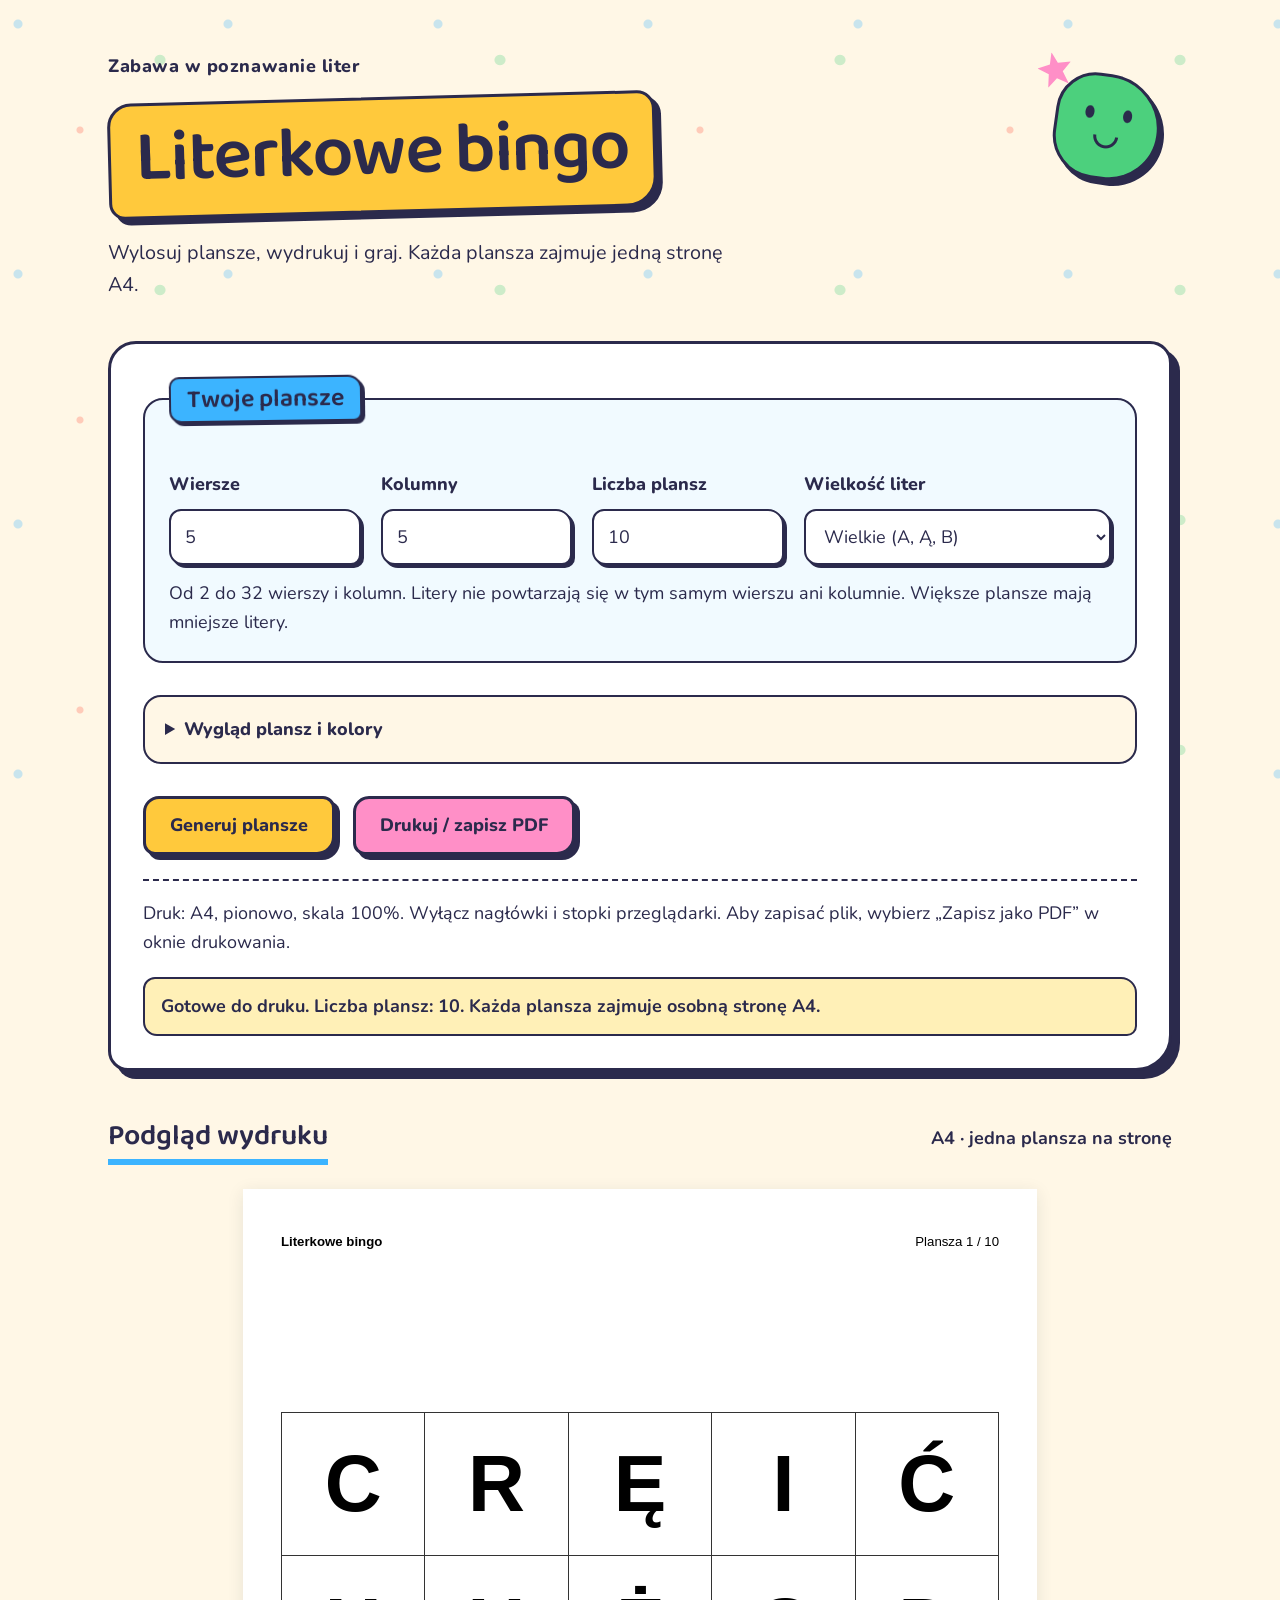
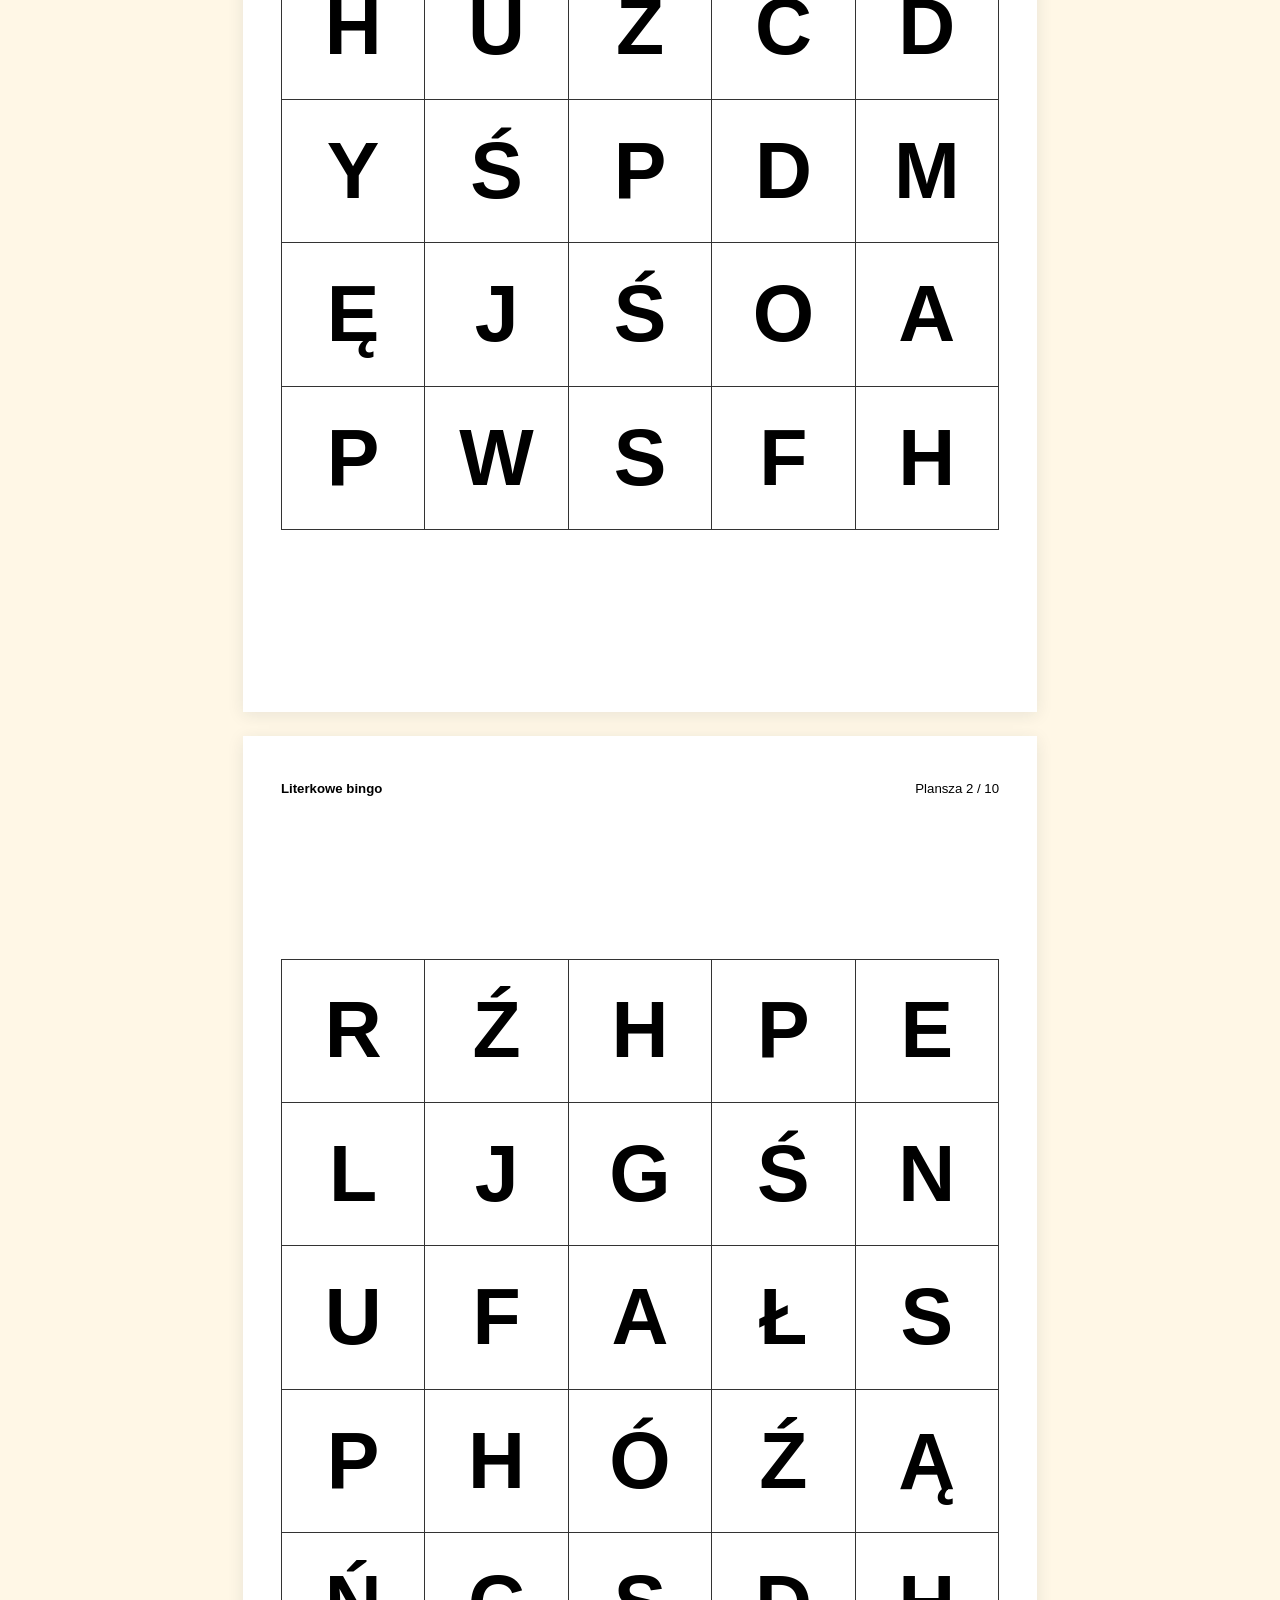
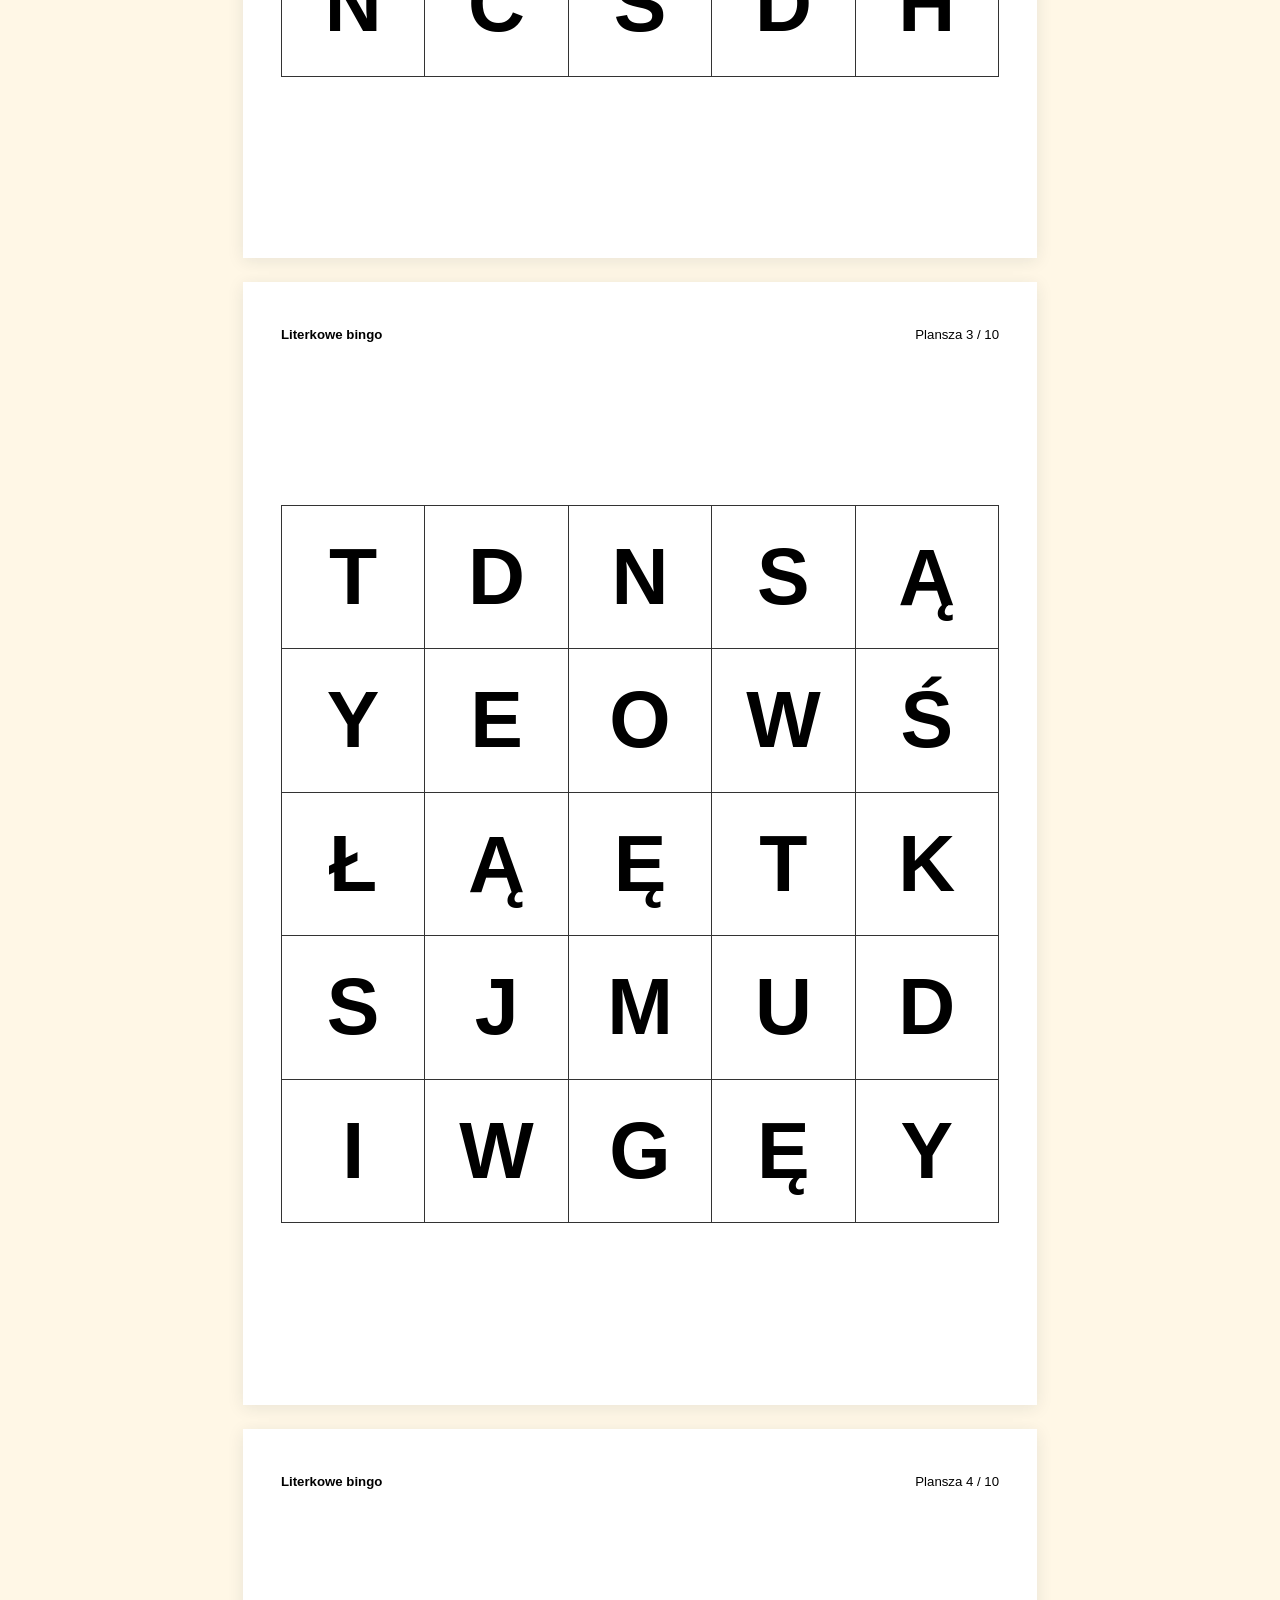
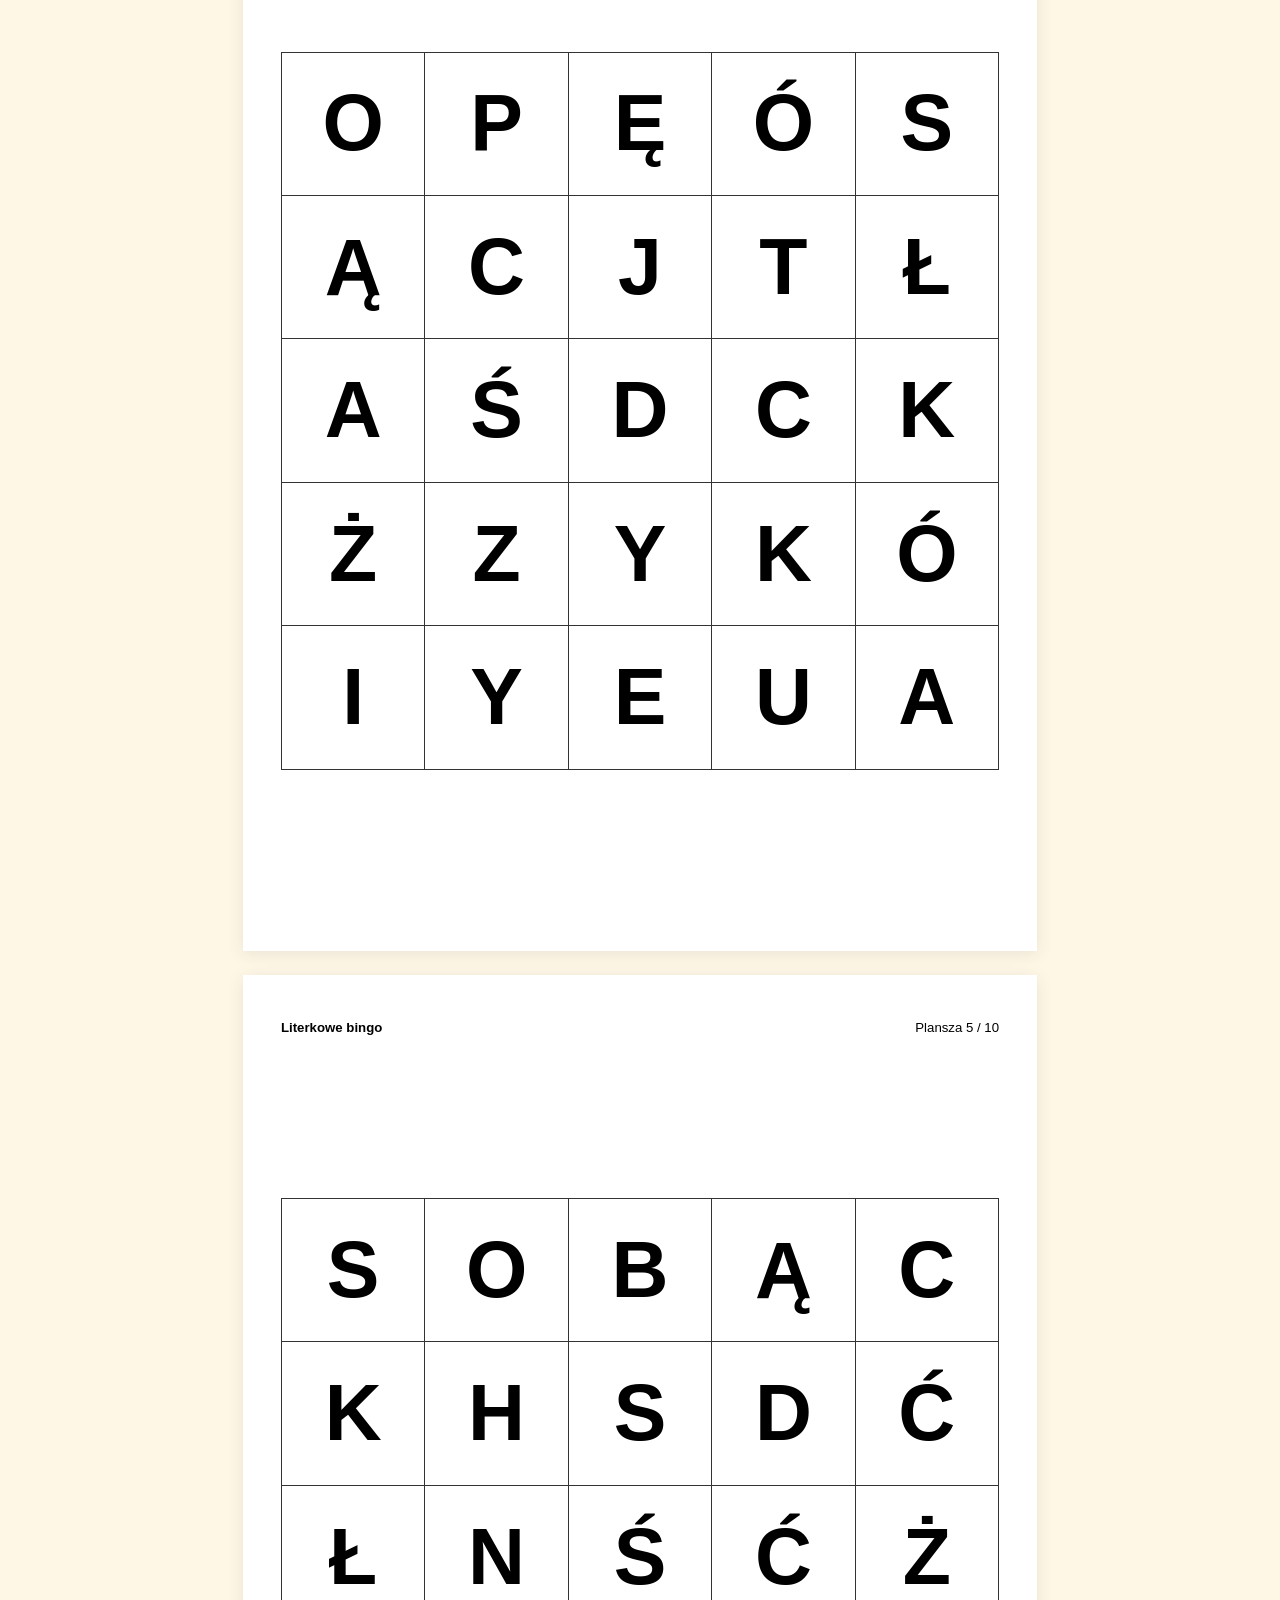
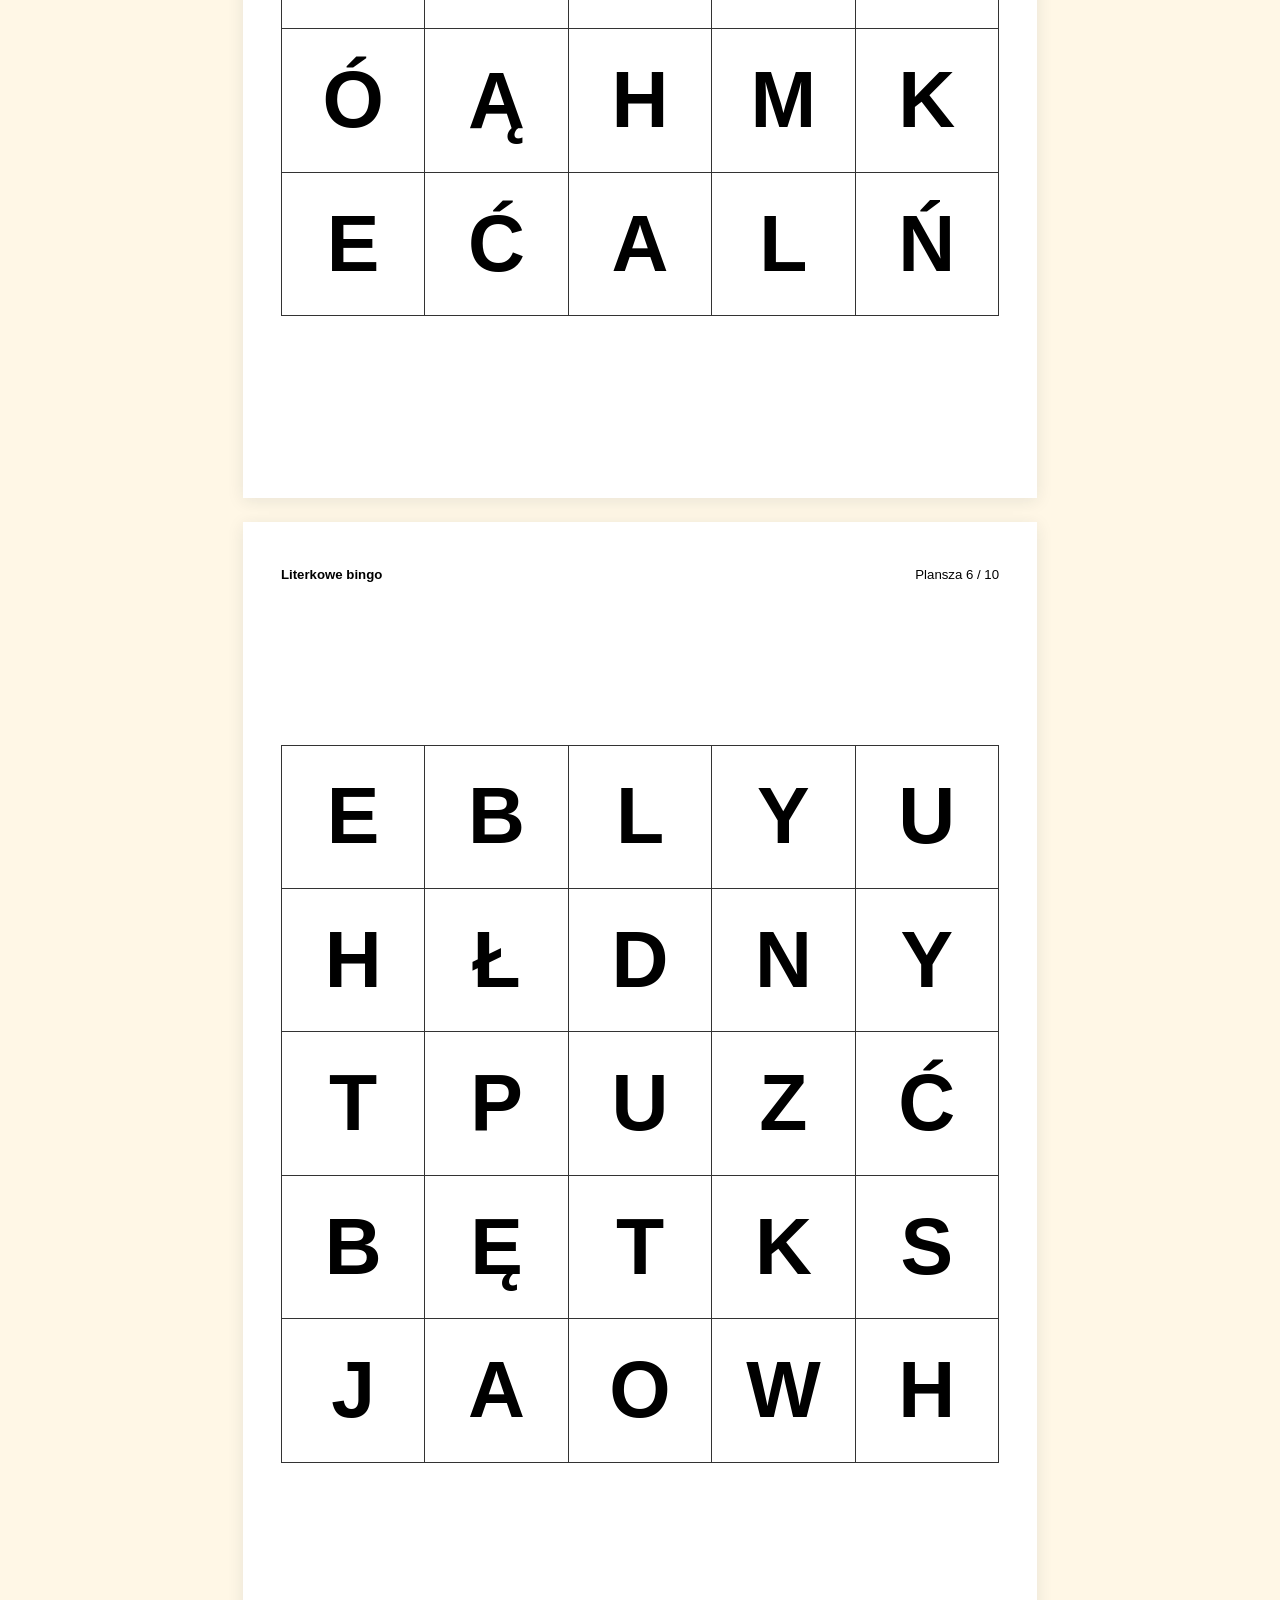
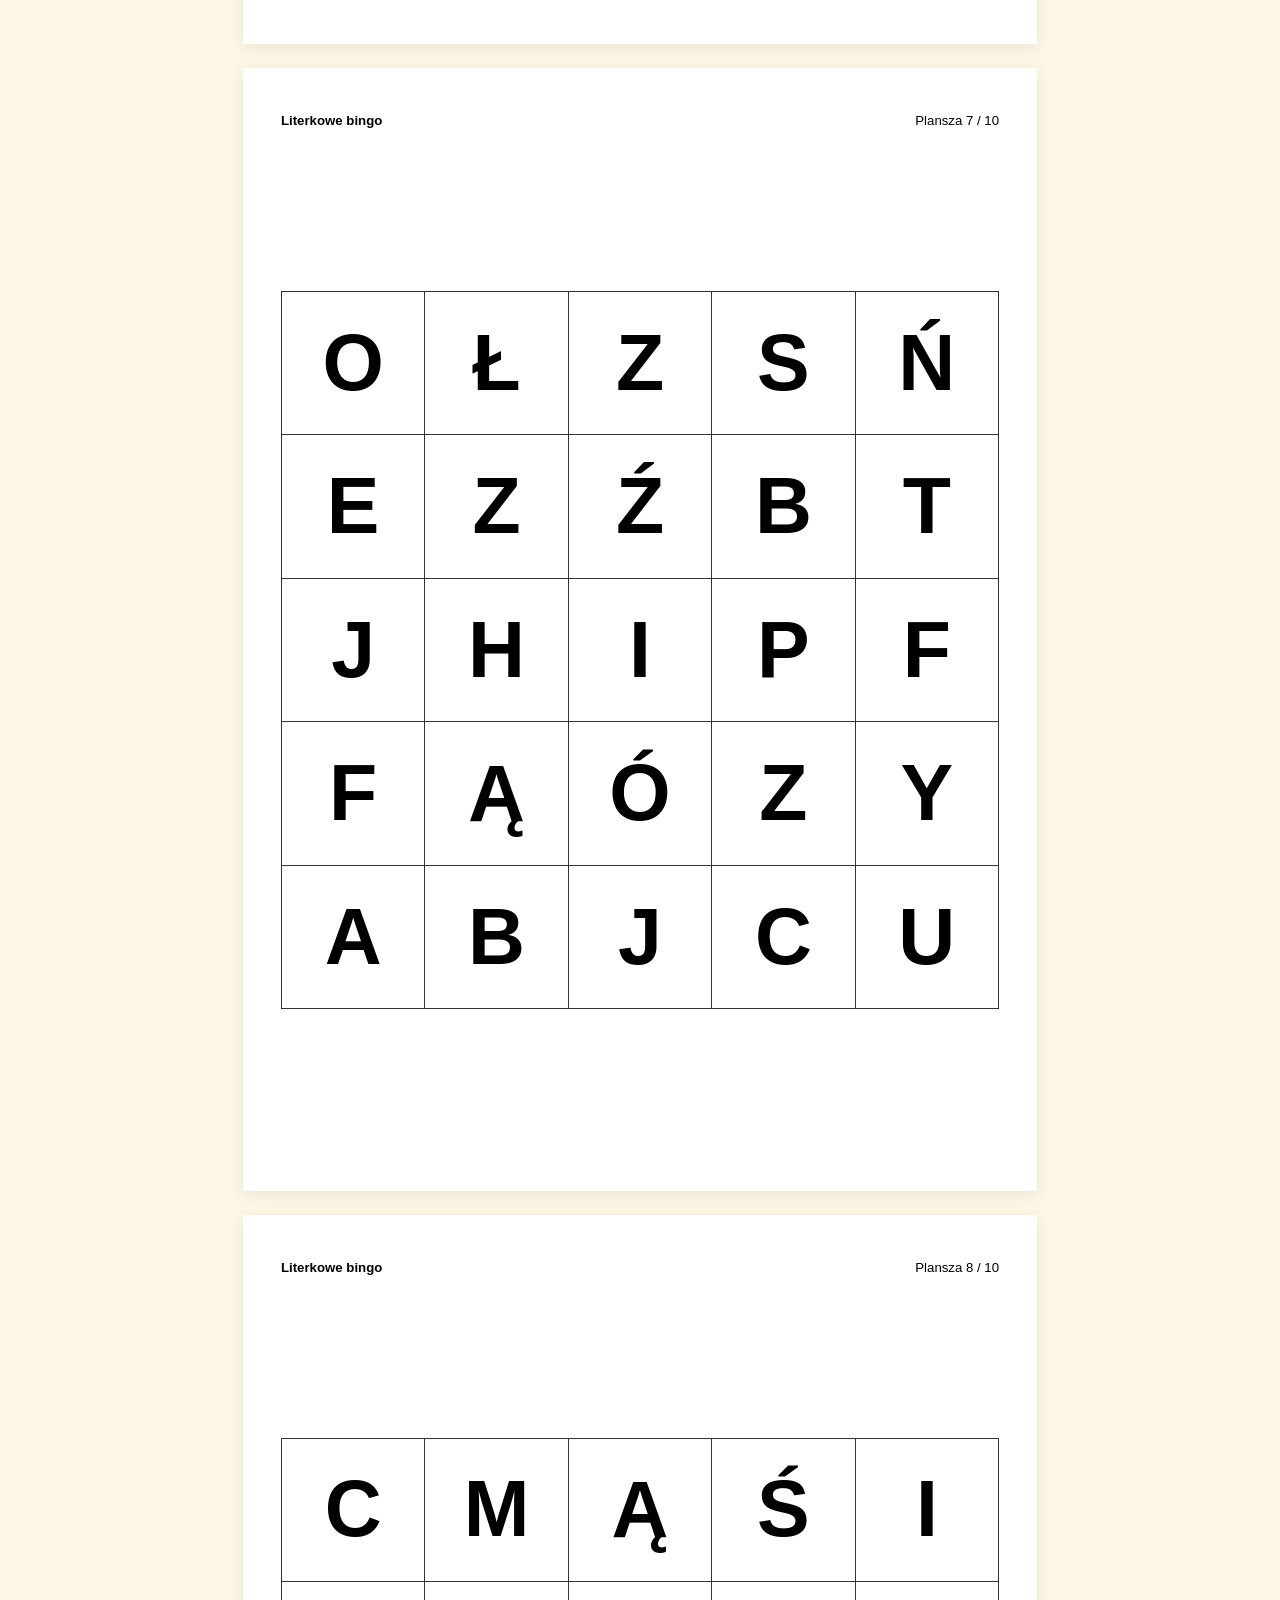
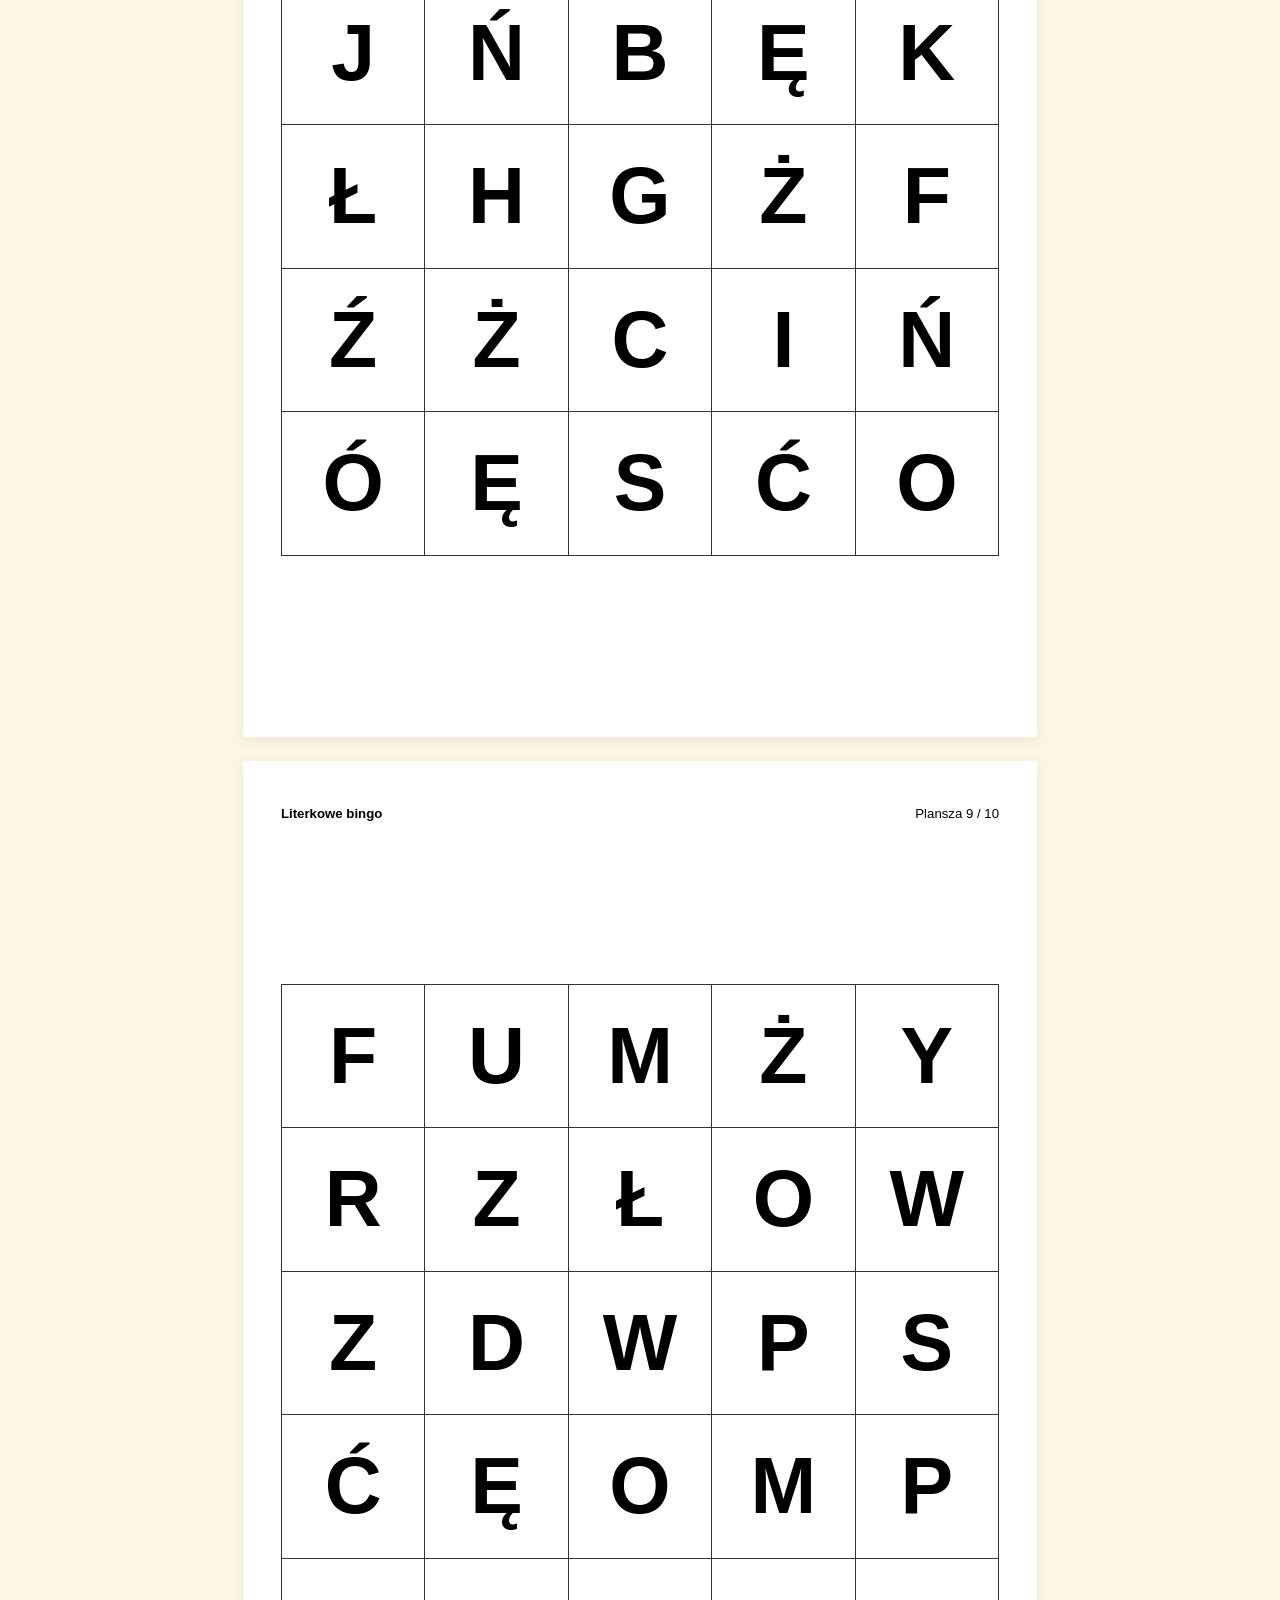
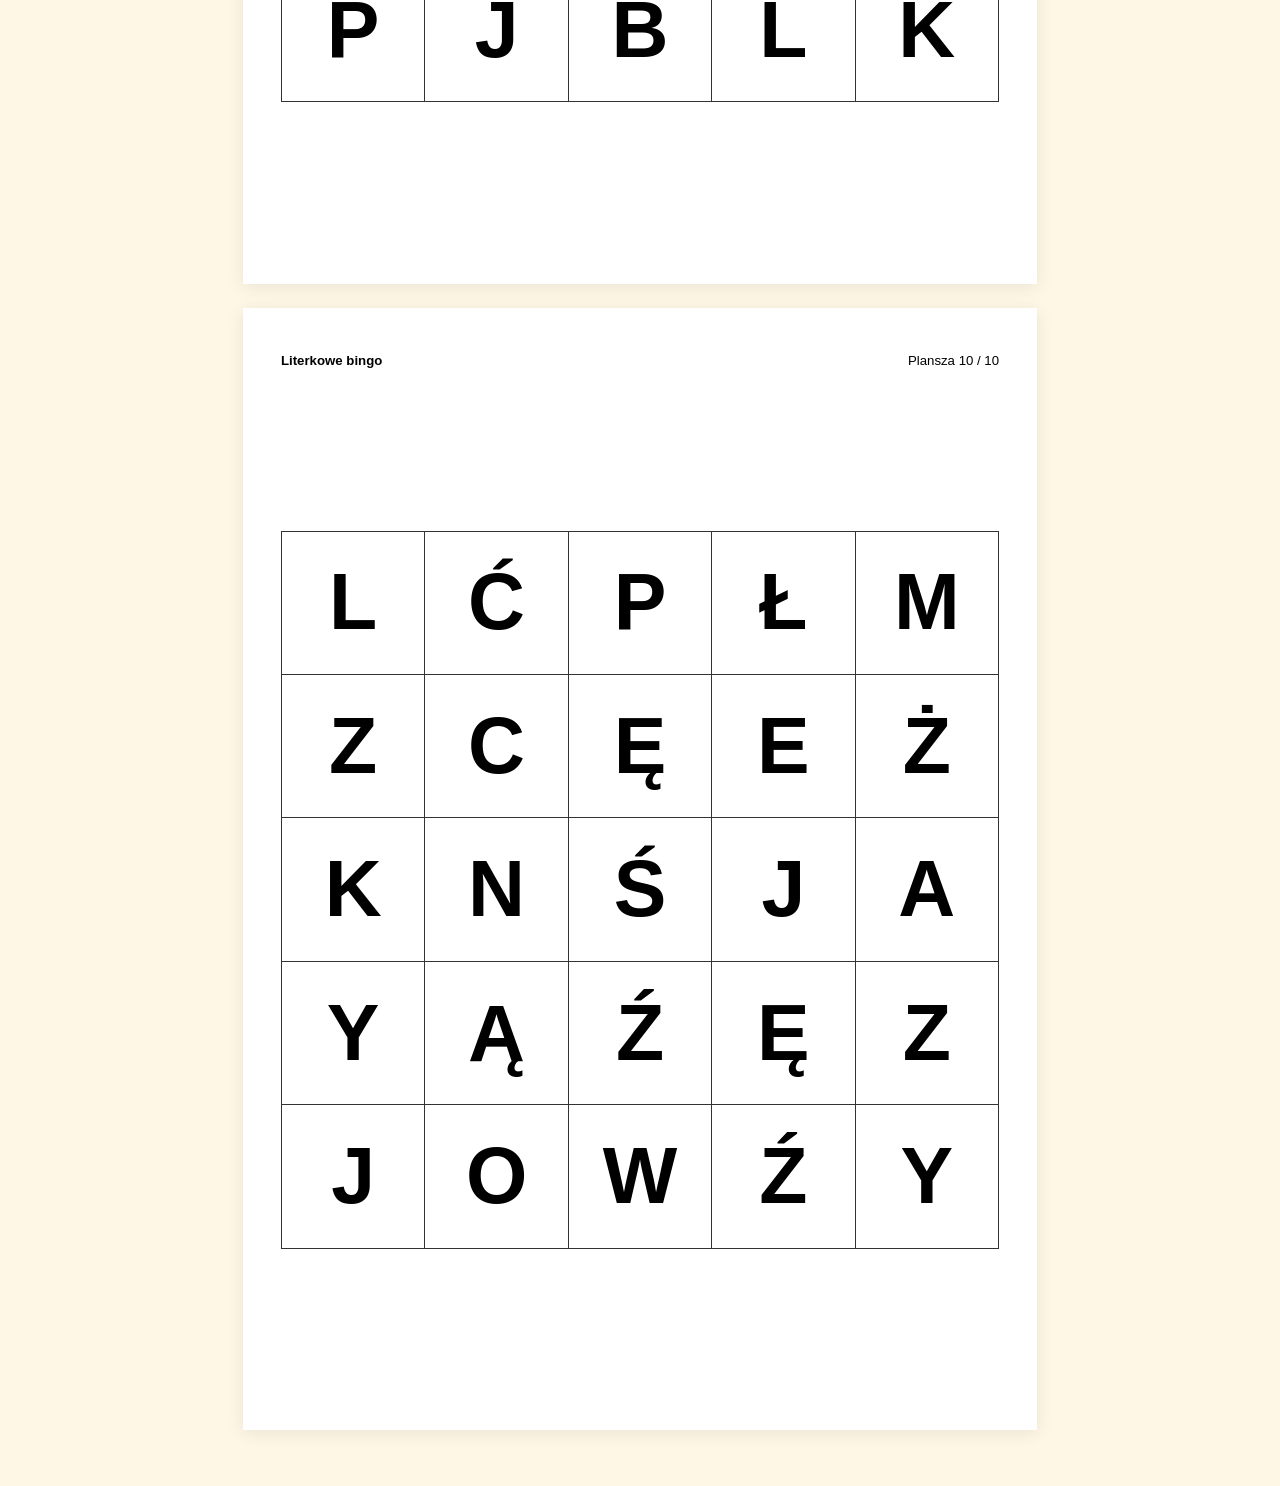
==== bingo/index.html @ 88efbe9d "New bingo webpage" ====
<!doctype html>
<html lang="pl">
  <head>
    <meta charset="utf-8">
    <meta name="viewport" content="width=device-width, initial-scale=1">
    <meta name="color-scheme" content="light">
    <title>Literkowe bingo: plansze do druku</title>
    <link rel="stylesheet" href="styles.css">
    <script src="script.js" defer></script>
  </head>
  <body>
    <main>
      <header class="intro screen-only">
        <p class="eyebrow">Zabawa w poznawanie liter</p>
        <h1>Literkowe bingo</h1>
        <p>Wylosuj plansze, wydrukuj i graj. Każda plansza zajmuje jedną stronę A4.</p>
      </header>

      <form id="settings" class="settings screen-only" novalidate>
        <fieldset>
          <legend>Twoje plansze</legend>
          <div class="fields">
            <div class="field">
              <label for="rows">Wiersze</label>
              <input id="rows" name="rows" type="number" min="2" max="32" step="1" value="5" required
                aria-describedby="dimensions-help rows-error">
              <span id="rows-error" class="field-error" aria-live="polite"></span>
            </div>
            <div class="field">
              <label for="columns">Kolumny</label>
              <input id="columns" name="columns" type="number" min="2" max="32" step="1" value="5" required
                aria-describedby="dimensions-help columns-error">
              <span id="columns-error" class="field-error" aria-live="polite"></span>
            </div>
            <div class="field">
              <label for="count">Liczba plansz</label>
              <input id="count" name="count" type="number" min="1" max="100" step="1" value="10" required
                aria-describedby="count-error">
              <span id="count-error" class="field-error" aria-live="polite"></span>
            </div>
            <div class="field">
              <label for="letter-case">Wielkość liter</label>
              <select id="letter-case" name="letter-case">
                <option value="upper">Wielkie (A, Ą, B)</option>
                <option value="lower">Małe (a, ą, b)</option>
              </select>
            </div>
          </div>
          <p id="dimensions-help" class="help">
            Od 2 do 32 wierszy i kolumn. Litery nie powtarzają się w tym samym wierszu ani kolumnie.
            Większe plansze mają mniejsze litery.
          </p>
        </fieldset>

        <details class="appearance-options">
          <summary>Wygląd plansz i kolory</summary>
          <div class="appearance-content">
            <fieldset>
              <legend>Czcionka i układ</legend>
              <div class="field mode-field">
                <label for="board-font">Czcionka na planszy</label>
                <select id="board-font" name="board-font">
                  <optgroup label="Klasyczne i czytelne">
                    <option value="arial">Arial (klasyczna)</option>
                    <option value="georgia">Georgia (szeryfowa)</option>
                    <option value="trebuchet">Trebuchet MS (czytelna)</option>
                  </optgroup>
                  <optgroup label="Wesołe i zaokrąglone">
                    <option value="nunito">Nunito (jak interfejs)</option>
                    <option value="comic">Comic Sans MS (odręczna)</option>
                  </optgroup>
                </select>
              </div>
              <label class="layout-toggle" for="square-cells">
                <input id="square-cells" name="square-cells" type="checkbox" checked aria-describedby="layout-help">
                <span>Tylko kwadratowe pola</span>
              </label>
              <p id="layout-help" class="help">
                Wyłącz, aby plansza wypełniała całą dostępną stronę A4. Pola mogą wtedy być prostokątne.
              </p>
            </fieldset>

            <fieldset>
              <legend>Kolory liter</legend>
              <div class="field mode-field">
                <label for="color-mode">Sposób kolorowania</label>
                <select id="color-mode" name="color-mode">
                  <option value="black">Wszystkie czarne</option>
                  <option value="groups">Samogłoski i spółgłoski</option>
                  <option value="random">Losowe kolory</option>
                </select>
              </div>
              <div id="group-colors" class="color-options" hidden>
                <label class="color-field" for="vowel-color">
                  <input id="vowel-color" type="color" value="#c62828">
                  <span>Samogłoski</span>
                </label>
                <label class="color-field" for="consonant-color">
                  <input id="consonant-color" type="color" value="#1565c0">
                  <span>Spółgłoski</span>
                </label>
                <p class="help">Samogłoski: A, Ą, E, Ę, I, O, Ó, U, Y.</p>
              </div>
              <div id="random-colors" class="color-options" hidden>
                <div class="palette-toolbar">
                  <button id="generate-palette" type="button" class="secondary">Losuj paletę</button>
                  <p class="help">Pasujące do siebie kolory, czytelne na białym tle. Zablokuj te, które chcesz zachować.</p>
                </div>
                <div class="palette">
                  <div class="palette-card">
                    <label for="palette-1">Kolor 1</label>
                    <input id="palette-1" class="palette-color" type="color" value="#c62828">
                    <span class="palette-hex">#C62828</span>
                    <label class="palette-lock-label">
                      <input class="palette-lock" type="checkbox" aria-label="Zablokuj kolor 1"> Zablokuj
                    </label>
                  </div>
                  <div class="palette-card">
                    <label for="palette-2">Kolor 2</label>
                    <input id="palette-2" class="palette-color" type="color" value="#1565c0">
                    <span class="palette-hex">#1565C0</span>
                    <label class="palette-lock-label">
                      <input class="palette-lock" type="checkbox" aria-label="Zablokuj kolor 2"> Zablokuj
                    </label>
                  </div>
                  <div class="palette-card">
                    <label for="palette-3">Kolor 3</label>
                    <input id="palette-3" class="palette-color" type="color" value="#2e7d32">
                    <span class="palette-hex">#2E7D32</span>
                    <label class="palette-lock-label">
                      <input class="palette-lock" type="checkbox" aria-label="Zablokuj kolor 3"> Zablokuj
                    </label>
                  </div>
                  <div class="palette-card">
                    <label for="palette-4">Kolor 4</label>
                    <input id="palette-4" class="palette-color" type="color" value="#7b1fa2">
                    <span class="palette-hex">#7B1FA2</span>
                    <label class="palette-lock-label">
                      <input class="palette-lock" type="checkbox" aria-label="Zablokuj kolor 4"> Zablokuj
                    </label>
                  </div>
                  <div class="palette-card">
                    <label for="palette-5">Kolor 5</label>
                    <input id="palette-5" class="palette-color" type="color" value="#ad4900">
                    <span class="palette-hex">#AD4900</span>
                    <label class="palette-lock-label">
                      <input class="palette-lock" type="checkbox" aria-label="Zablokuj kolor 5"> Zablokuj
                    </label>
                  </div>
                  <div class="palette-card">
                    <label for="palette-6">Kolor 6</label>
                    <input id="palette-6" class="palette-color" type="color" value="#00695c">
                    <span class="palette-hex">#00695C</span>
                    <label class="palette-lock-label">
                      <input class="palette-lock" type="checkbox" aria-label="Zablokuj kolor 6"> Zablokuj
                    </label>
                  </div>
                </div>
                <p id="palette-status" class="help" role="status"></p>
                <p class="help">Każda litera otrzyma losowy kolor z palety. Kolory mogą się powtarzać.</p>
              </div>
              <p id="color-help" class="help" hidden>
                Kolorujemy tylko litery. Pola pozostają białe. Bardzo jasne kolory mogą być słabo widoczne na wydruku.
              </p>
            </fieldset>
          </div>
        </details>

        <div class="actions">
          <button type="submit" id="generate">Generuj plansze</button>
          <button type="button" id="print" class="secondary" disabled>Drukuj / zapisz PDF</button>
        </div>
        <p class="print-help">
          Druk: A4, pionowo, skala 100%. Wyłącz nagłówki i stopki przeglądarki.
          Aby zapisać plik, wybierz „Zapisz jako PDF” w oknie drukowania.
        </p>
        <p id="status" class="status" role="status" aria-live="polite"></p>
        <p id="generation-error" class="field-error" role="alert"></p>
      </form>

      <section class="preview" aria-labelledby="preview-heading">
        <div class="preview-heading screen-only">
          <h2 id="preview-heading">Podgląd wydruku</h2>
          <span>A4 · jedna plansza na stronę</span>
        </div>
        <div id="sheets" class="sheets"></div>
      </section>
      <noscript>
        <p class="screen-only">Włącz JavaScript w przeglądarce, aby generować plansze.</p>
      </noscript>
    </main>
  </body>
</html>
---- bingo/styles.css ----
@import url("https://fonts.googleapis.com/css2?family=Baloo+2:wght@600;700&family=Nunito:wght@400;600;700;800&display=swap");

:root {
  --sunny-yellow: #ffc93c;
  --tomato-red: #ff5a47;
  --sky-blue: #3cb4ff;
  --grass-green: #4cd07d;
  --bubblegum-pink: #ff8fc7;
  --cream: #fff7e6;
  --ink: #2b2a4c;
  --display-font: "Baloo 2", "Comic Sans MS", "Trebuchet MS", sans-serif;
  --body-font: "Nunito", "Trebuchet MS", Verdana, sans-serif;
  font-family: "Segoe UI", Arial, sans-serif;
  color: #182b3a;
  background: #f2f5f8;
  font-synthesis: none;
}

* {
  box-sizing: border-box;
}

body {
  margin: 0;
}

[hidden] {
  display: none !important;
}

@media screen {
  :root {
    font-family: var(--body-font);
    font-size: 18px;
    line-height: 1.6;
    color: var(--ink);
    background: var(--cream);
  }

  body {
    isolation: isolate;
  }

  body::before {
    content: "";
    position: fixed;
    inset: 0;
    z-index: -1;
    background:
      radial-gradient(circle at 18px 24px, var(--sky-blue) 0 4px, transparent 5px) 0 0 / 210px 250px,
      radial-gradient(circle at 80px 130px, var(--tomato-red) 0 3px, transparent 4px) 0 0 / 310px 290px,
      radial-gradient(ellipse at 160px 60px, var(--grass-green) 0 5px, transparent 6px) 0 0 / 340px 230px;
    opacity: 0.28;
    pointer-events: none;
  }

  main {
    max-width: 1120px;
    margin: 0 auto;
    padding: 44px 28px 56px;
  }

  h1,
  h2,
  p {
    margin-top: 0;
  }

  .intro {
    position: relative;
    margin-bottom: 28px;
    padding: 8px 142px 12px 0;
    animation: sticker-reveal 450ms ease-out backwards;
  }

  .intro::before,
  .intro::after {
    content: "";
    position: absolute;
    pointer-events: none;
  }

  .intro::before {
    top: 30px;
    right: 12px;
    width: 100px;
    height: 100px;
    border: 3px solid var(--ink);
    border-radius: 42% 58% 54% 46%;
    background:
      radial-gradient(ellipse, var(--ink) 0 4px, transparent 5px) 29% 35% / 10px 14px no-repeat,
      radial-gradient(ellipse, var(--ink) 0 4px, transparent 5px) 71% 35% / 10px 14px no-repeat,
      radial-gradient(ellipse at 50% 0, transparent 9px, var(--ink) 10px 12px, transparent 13px) 50% 70% / 32px 16px no-repeat,
      var(--grass-green);
    box-shadow: 5px 5px 0 var(--ink);
    transform: rotate(8deg);
  }

  .intro::after {
    top: 8px;
    right: 100px;
    width: 34px;
    height: 34px;
    background: var(--bubblegum-pink);
    clip-path: polygon(50% 0, 62% 34%, 100% 38%, 71% 61%, 81% 100%, 50% 78%, 19% 100%, 29% 61%, 0 38%, 38% 34%);
    transform: rotate(-12deg);
  }

  h1,
  h2,
  legend {
    font-family: var(--display-font);
    font-weight: 600;
    line-height: 1.2;
  }

  h1 {
    display: inline-block;
    max-width: 100%;
    margin-bottom: 24px;
    padding: 10px 24px 14px;
    border: 3px solid var(--ink);
    border-radius: 24px 18px 30px 16px;
    background: var(--sunny-yellow);
    box-shadow: 6px 6px 0 var(--ink);
    font-size: clamp(2.25rem, 6vw, 4rem);
    letter-spacing: -0.02em;
    transform: rotate(-1.5deg);
  }

  .eyebrow {
    margin-bottom: 16px;
    font-weight: 800;
    letter-spacing: 0.03em;
  }

  .intro > p:last-child {
    max-width: 650px;
    margin-bottom: 0;
    font-size: 1.1rem;
  }

  .settings {
    padding: 32px;
    border: 3px solid var(--ink);
    border-radius: 28px 22px 36px 20px;
    background: white;
    box-shadow: 8px 8px 0 var(--ink);
    animation: sticker-reveal 450ms 80ms ease-out backwards;
  }

  fieldset {
    min-width: 0;
    margin: 0 0 32px;
    padding: 24px;
    border: 2px solid var(--ink);
    border-radius: 20px;
    background: #f1faff;
  }

  fieldset:nth-of-type(2) {
    background: #fff3f8;
  }

  legend {
    max-width: 100%;
    margin-bottom: 24px;
    padding: 6px 16px;
    border: 2px solid var(--ink);
    border-radius: 10px 14px 8px 12px;
    background: var(--sky-blue);
    box-shadow: 3px 3px 0 var(--ink);
    font-size: 1.4rem;
    transform: rotate(-0.8deg);
  }

  fieldset:nth-of-type(2) legend {
    background: var(--bubblegum-pink);
    transform: rotate(0.8deg);
  }

  .appearance-options {
    margin-bottom: 32px;
    border: 2px solid var(--ink);
    border-radius: 18px;
    background: var(--cream);
  }

  .appearance-options > summary {
    padding: 18px 20px;
    border-radius: 16px;
    font-weight: 800;
    cursor: pointer;
  }

  .appearance-options > summary::marker {
    color: var(--ink);
  }

  .appearance-options[open] > summary {
    border-bottom: 2px solid var(--ink);
    border-radius: 16px 16px 0 0;
    background: var(--sunny-yellow);
  }

  .appearance-content {
    padding: 24px 20px;
  }

  .appearance-content > fieldset {
    margin-bottom: 24px;
  }

  .appearance-content > fieldset:last-child {
    margin-bottom: 0;
  }

  .appearance-content > fieldset > legend {
    font-family: var(--body-font);
    font-size: 1.2rem;
    font-weight: 800;
    transform: none;
  }

  .fields {
    display: grid;
    grid-template-columns: repeat(3, minmax(0, 1fr)) minmax(240px, 1.6fr);
    gap: 20px;
  }

  .field {
    display: flex;
    flex-direction: column;
    gap: 10px;
    min-width: 0;
  }

  label {
    font-weight: 800;
  }

  input,
  select,
  button {
    font: inherit;
  }

  input[type="number"],
  select {
    width: 100%;
    min-height: 56px;
    padding: 12px 14px;
    border: 2px solid var(--ink);
    border-radius: 12px 16px 10px 14px;
    color: var(--ink);
    background: white;
    box-shadow: 3px 3px 0 var(--ink);
  }

  input[aria-invalid="true"] {
    border-color: #9a1f26;
    box-shadow: 3px 3px 0 #9a1f26;
  }

  .mode-field {
    max-width: 420px;
  }

  .layout-toggle {
    display: flex;
    align-items: center;
    gap: 12px;
    margin-top: 20px;
    padding: 14px;
    border: 2px dashed var(--ink);
    border-radius: 14px;
    background: var(--cream);
  }

  .layout-toggle input,
  .palette-lock {
    flex: 0 0 auto;
    width: 22px;
    height: 22px;
    margin: 0;
    accent-color: var(--ink);
  }

  .help,
  .print-help {
    margin: 14px 0 0;
    font-size: 1rem;
    line-height: 1.6;
  }

  .field-error {
    color: #9a1f26;
    font-size: 1rem;
    font-weight: 700;
    line-height: 1.5;
  }

  .field-error:empty,
  #palette-status:empty {
    display: none;
  }

  .color-options {
    margin-top: 20px;
  }

  .color-field {
    display: inline-flex;
    align-items: center;
    gap: 12px;
    min-height: 48px;
    margin: 0 24px 12px 0;
  }

  input[type="color"] {
    flex: 0 0 auto;
    width: 54px;
    height: 48px;
    padding: 4px;
    border: 2px solid var(--ink);
    border-radius: 10px;
    background: white;
    cursor: pointer;
  }

  .palette {
    display: grid;
    grid-template-columns: repeat(auto-fit, minmax(140px, 1fr));
    gap: 18px;
    margin-top: 20px;
  }

  .palette-toolbar {
    display: flex;
    flex-wrap: wrap;
    align-items: center;
    gap: 16px 20px;
  }

  .palette-toolbar .help {
    flex: 1 1 250px;
    margin: 0;
  }

  .palette-card {
    --card-accent: var(--sunny-yellow);
    display: flex;
    flex-direction: column;
    gap: 12px;
    min-width: 0;
    padding: 14px;
    border: 2px solid var(--ink);
    border-radius: 16px 12px 18px 14px;
    background: white;
    box-shadow: 4px 4px 0 var(--ink);
  }

  .palette-card:nth-child(3n + 2) {
    --card-accent: var(--sky-blue);
    border-radius: 12px 18px 14px 16px;
  }

  .palette-card:nth-child(3n) {
    --card-accent: var(--bubblegum-pink);
  }

  .palette-card > label:first-child {
    padding: 3px 8px;
    border-radius: 6px 10px 6px 8px;
    background: var(--card-accent);
  }

  .palette-card.locked {
    background: #e0f8e9;
    outline: 2px dashed var(--ink);
    outline-offset: 3px;
  }

  .palette-card .palette-color {
    width: 100%;
    height: 88px;
  }

  .palette-hex {
    font-family: Consolas, monospace;
    font-size: 1rem;
    font-weight: 700;
  }

  .palette-lock-label {
    display: flex;
    align-items: center;
    gap: 8px;
    font-size: 1rem;
  }

  .actions {
    display: flex;
    flex-wrap: wrap;
    gap: 18px;
  }

  button {
    max-width: 100%;
    min-height: 56px;
    padding: 14px 24px;
    border: 3px solid var(--ink);
    border-radius: 16px 12px 18px 12px;
    color: var(--ink);
    background: var(--sunny-yellow);
    box-shadow: 5px 5px 0 var(--ink);
    font-weight: 800;
    line-height: 1.4;
    cursor: pointer;
    transition: translate 120ms ease, box-shadow 120ms ease;
  }

  button.secondary {
    background: var(--sky-blue);
  }

  .actions button.secondary {
    background: var(--bubblegum-pink);
  }

  .palette-toolbar button.secondary {
    background: var(--grass-green);
  }

  button:disabled,
  button.secondary:disabled {
    color: #615c65;
    background: #e6e0d5;
    box-shadow: 2px 2px 0 var(--ink);
    cursor: not-allowed;
  }

  :focus-visible {
    outline: 3px solid var(--ink);
    outline-offset: 5px;
  }

  .print-help {
    margin-top: 24px;
    padding-top: 18px;
    border-top: 2px dashed var(--ink);
  }

  .status {
    margin: 20px 0 0;
    padding: 14px 16px;
    border: 2px solid var(--ink);
    border-radius: 12px 16px 10px 14px;
    background: #fff0b7;
    font-weight: 700;
    line-height: 1.5;
  }

  .status:empty {
    display: none;
  }

  #generation-error {
    margin-bottom: 0;
  }

  .preview {
    margin-top: 48px;
  }

  .preview-heading {
    display: flex;
    flex-wrap: wrap;
    align-items: baseline;
    justify-content: space-between;
    gap: 12px 20px;
    margin-bottom: 24px;
    animation: sticker-reveal 450ms 160ms ease-out backwards;
  }

  .preview-heading h2 {
    margin: 0;
    padding-bottom: 6px;
    border-bottom: 6px solid var(--sky-blue);
    font-size: 1.6rem;
  }

  .preview-heading span {
    font-size: 1rem;
    font-weight: 700;
  }

  .sheet {
    font-family: "Segoe UI", Arial, sans-serif;
    font-size: 16px;
    line-height: normal;
  }

  @keyframes sticker-reveal {
    from {
      opacity: 0;
      transform: translateY(12px);
    }

    to {
      opacity: 1;
      transform: translateY(0);
    }
  }

  @media (hover: hover) and (pointer: fine) {
    button:hover:not(:disabled) {
      box-shadow: 7px 7px 0 var(--ink);
      translate: 0 -2px;
    }
  }

  button:active:not(:disabled) {
    box-shadow: 1px 1px 0 var(--ink);
    translate: 4px 4px;
  }

  @media (max-width: 880px) {
    .fields {
      grid-template-columns: repeat(2, minmax(0, 1fr));
    }
  }

  @media (max-width: 700px) {
    main {
      padding: 28px 18px 40px;
    }

    .intro {
      padding: 0 0 90px;
    }

    .intro::before {
      top: auto;
      right: 12px;
      bottom: 0;
      width: 70px;
      height: 70px;
    }

    .intro::after {
      top: auto;
      right: 100px;
      bottom: 32px;
    }

    .settings {
      padding: 24px 18px;
      box-shadow: 5px 5px 0 var(--ink);
    }

    .appearance-content {
      padding: 20px 12px;
    }

    fieldset {
      padding: 20px 14px;
    }
  }

  @media (max-width: 520px) {
    h1 {
      padding-right: 16px;
      padding-left: 16px;
    }

    .fields {
      grid-template-columns: minmax(0, 1fr);
    }

    .actions button,
    .palette-toolbar button {
      width: 100%;
    }

    .palette {
      gap: 16px;
    }
  }

  @media (prefers-reduced-motion: reduce) {
    .intro,
    .settings,
    .preview-heading {
      animation: none;
    }

    h1,
    legend,
    .intro::before,
    .intro::after {
      transform: none;
    }

    button {
      transition: none;
    }

    button:hover:not(:disabled),
    button:active:not(:disabled) {
      translate: none;
    }
  }
}

.sheets {
  display: grid;
  grid-template-columns: minmax(0, 1fr);
  justify-items: center;
  gap: 24px;
}

.page-preview {
  width: min(100%, 210mm);
  min-width: 0;
  aspect-ratio: 210 / 297;
  overflow: hidden;
  background: white;
  box-shadow: 0 3px 16px #182b3a18;
}

.sheet {
  --board-height: 264mm;
  display: grid;
  grid-template-rows: 8mm minmax(0, 1fr);
  gap: 4mm;
  width: 210mm;
  height: 297mm;
  padding: 10mm 10mm 11mm;
  color: black;
  background: white;
  transform: scale(var(--preview-scale, 1));
  transform-origin: top left;
}

.sheet-header {
  display: flex;
  align-items: center;
  justify-content: space-between;
  font-size: 3.5mm;
}

.sheet-title {
  font-weight: 700;
}

.board {
  --grid-line: 0.25mm;
  --cell-size: min(
    calc((190mm - var(--grid-line)) / var(--columns)),
    calc((var(--board-height) - var(--grid-line)) / var(--rows))
  );
  display: grid;
  grid-template-rows: repeat(var(--rows), minmax(0, 1fr));
  grid-template-columns: repeat(var(--columns), minmax(0, 1fr));
  place-self: center;
  width: calc(var(--cell-size) * var(--columns) + var(--grid-line));
  height: calc(var(--cell-size) * var(--rows) + var(--grid-line));
  min-width: 0;
  min-height: 0;
  border-top: var(--grid-line) solid #333;
  border-left: var(--grid-line) solid #333;
}

.board-row {
  display: contents;
}

.board.full-page {
  width: 190mm;
  height: var(--board-height);
}

.board[data-font="georgia"] {
  --board-font: Georgia, "Times New Roman", serif;
}

.board[data-font="trebuchet"] {
  --board-font: "Trebuchet MS", Arial, sans-serif;
}

.board[data-font="nunito"] {
  --board-font: var(--body-font);
}

.board[data-font="comic"] {
  --board-font: "Comic Sans MS", "Trebuchet MS", sans-serif;
}

.cell {
  display: flex;
  align-items: center;
  justify-content: center;
  min-width: 0;
  min-height: 0;
  border-right: var(--grid-line) solid #333;
  border-bottom: var(--grid-line) solid #333;
  background: white;
  font-family: var(--board-font, Arial, "Segoe UI", sans-serif);
  font-size: calc(var(--cell-size) * 0.55);
  font-weight: 700;
  line-height: 1.25;
}

@page {
  size: A4 portrait;
  margin: 10mm;
}

@media print {
  :root,
  body {
    color: black;
    background: white;
  }

  main {
    max-width: none;
    margin: 0;
    padding: 0;
  }

  .screen-only {
    display: none !important;
  }

  .preview {
    margin: 0;
  }

  .sheets {
    display: block;
  }

  .page-preview {
    width: 190mm;
    height: 276mm;
    margin: 0;
    overflow: visible;
    box-shadow: none;
    break-inside: avoid;
    page-break-inside: avoid;
  }

  .page-preview:not(:last-child) {
    break-after: page;
    page-break-after: always;
  }

  .sheet {
    --board-height: 276mm;
    grid-template-rows: minmax(0, 1fr);
    gap: 0;
    width: 190mm;
    height: 276mm;
    padding: 0;
    transform: none;
    print-color-adjust: exact;
    -webkit-print-color-adjust: exact;
  }

  .sheet-header {
    display: none;
  }
}
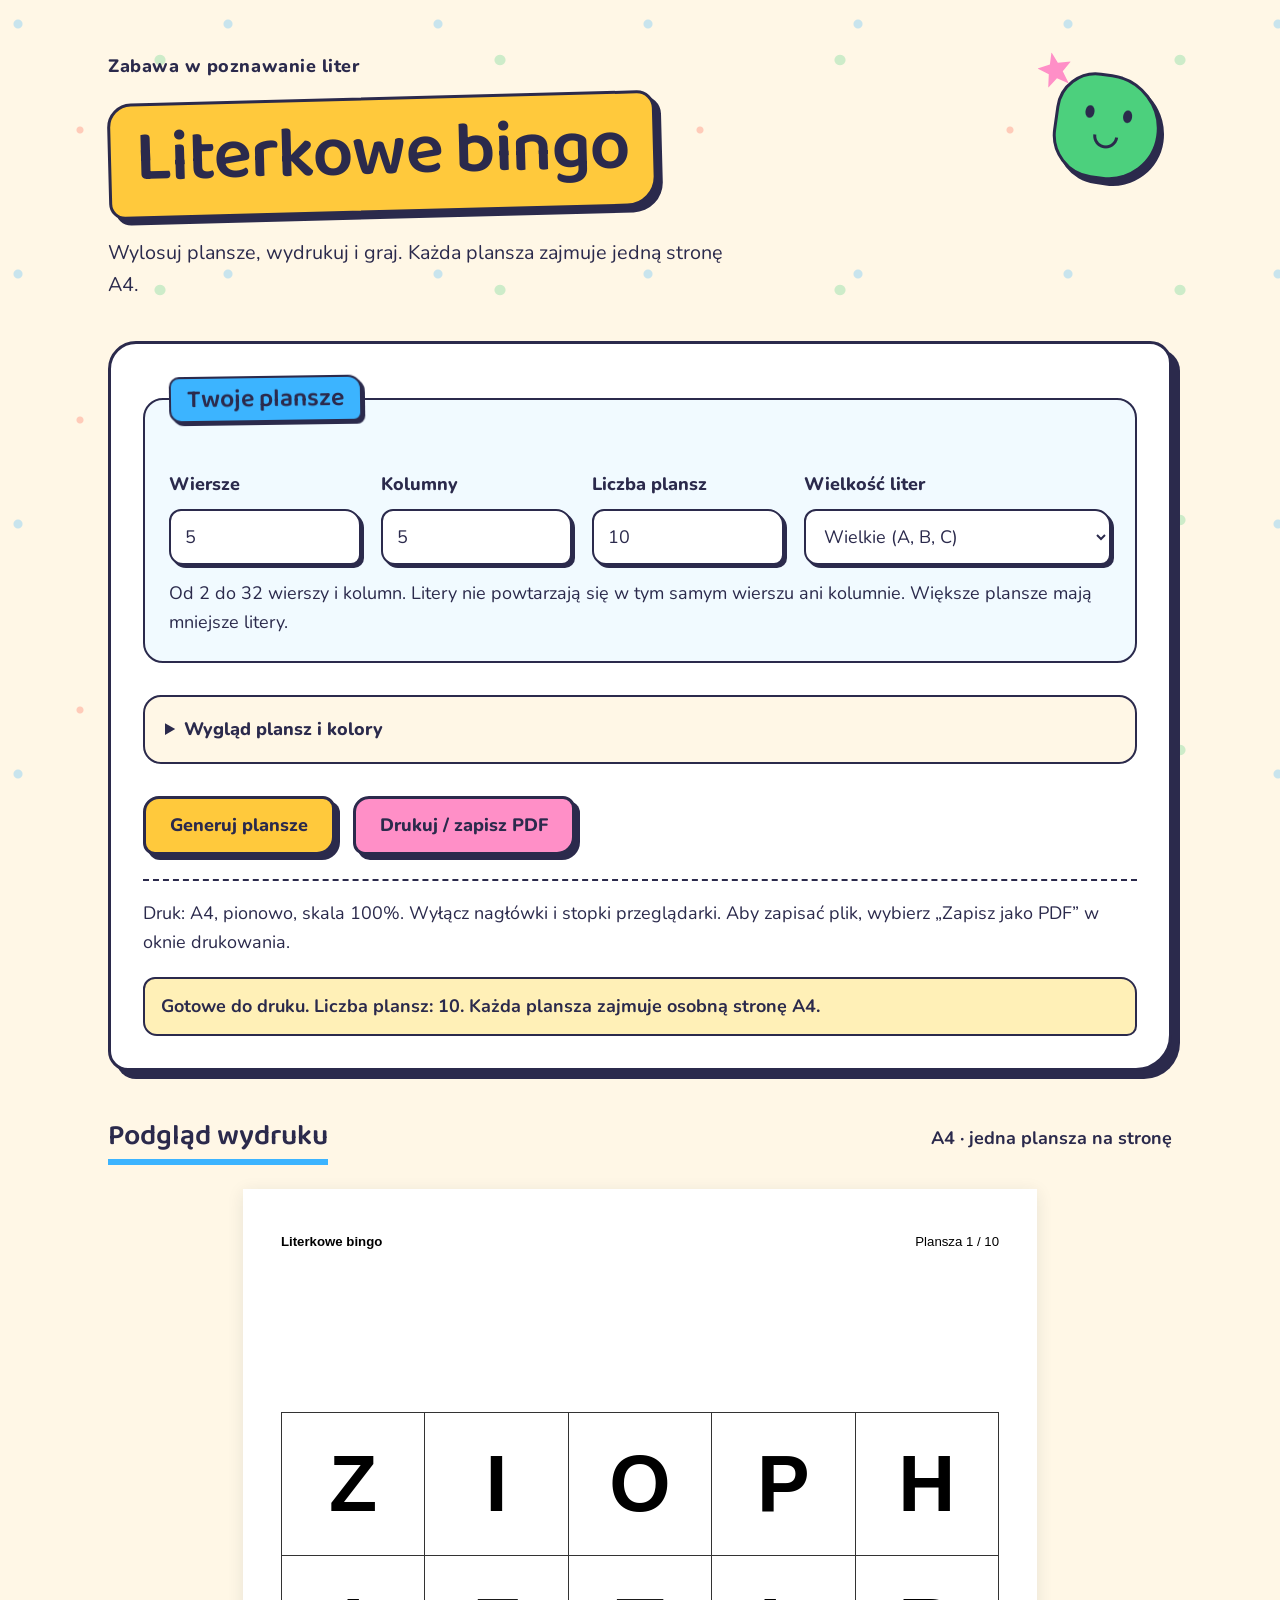
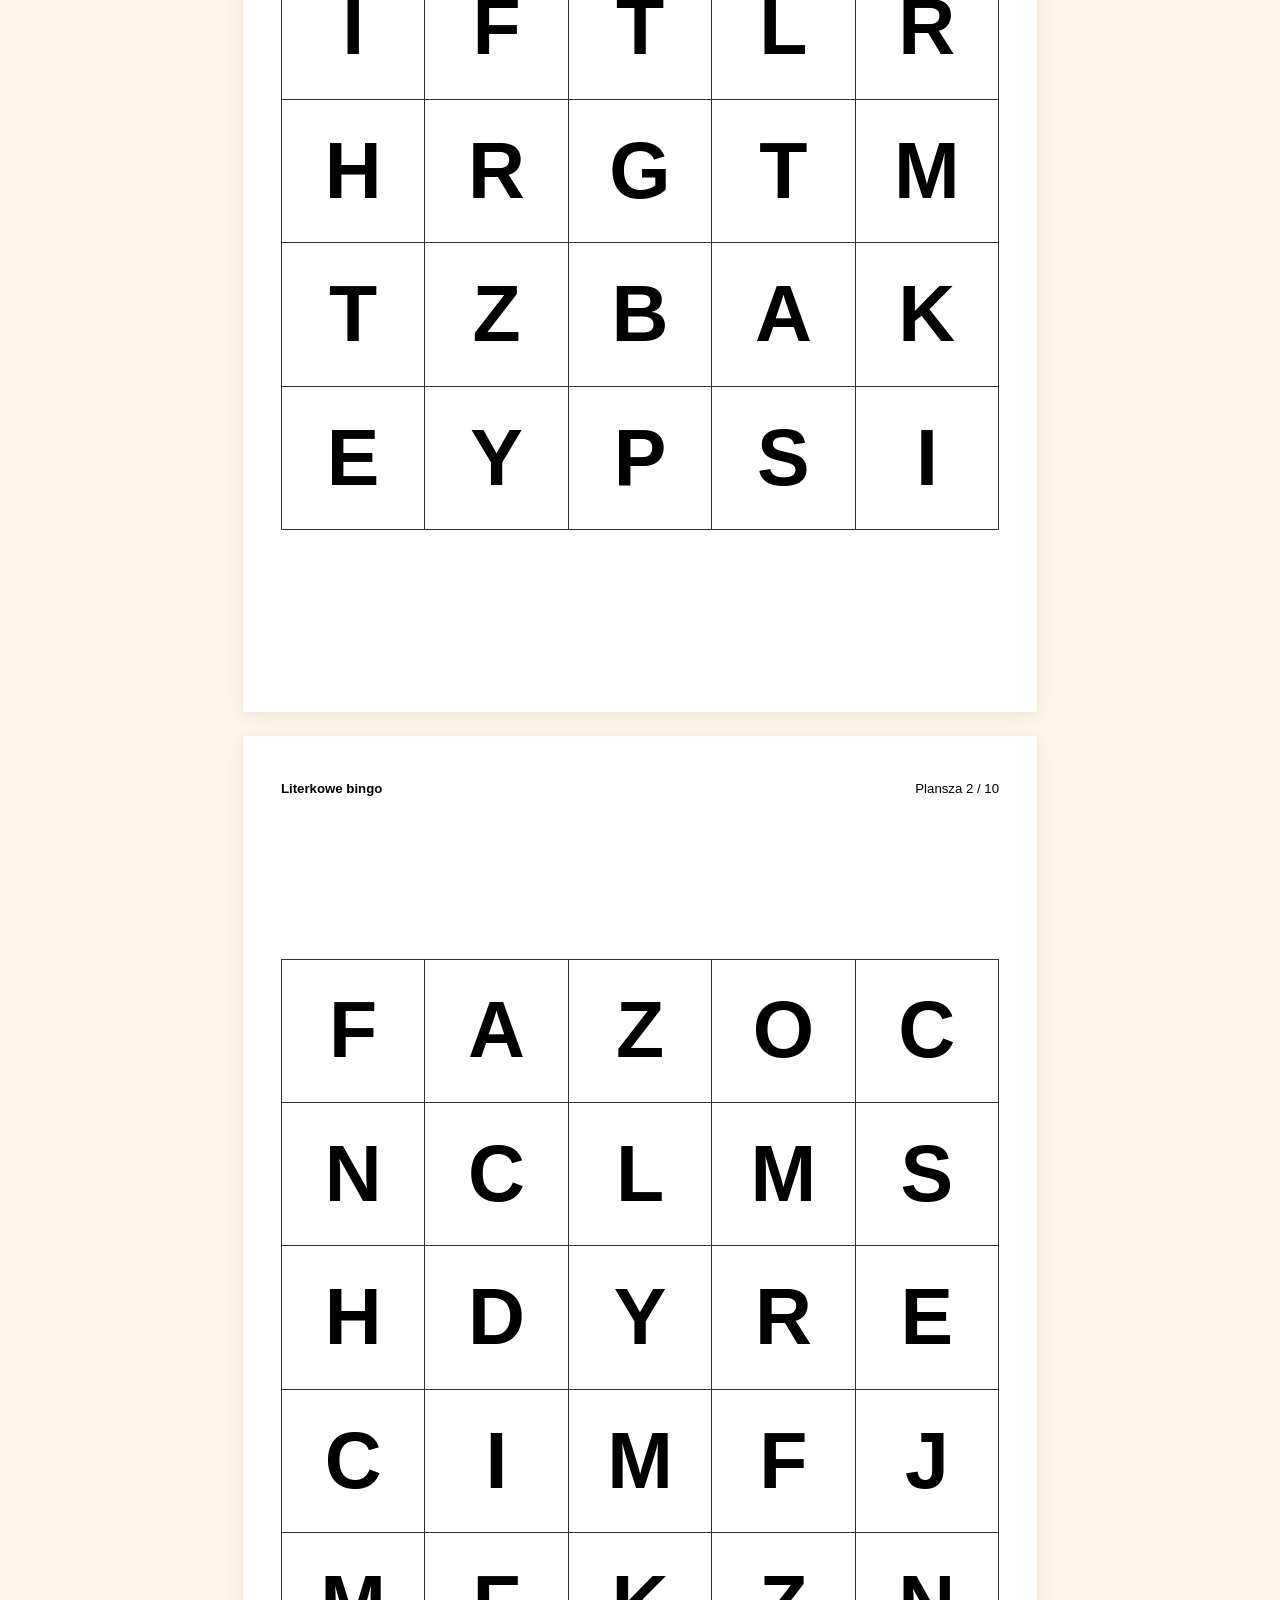
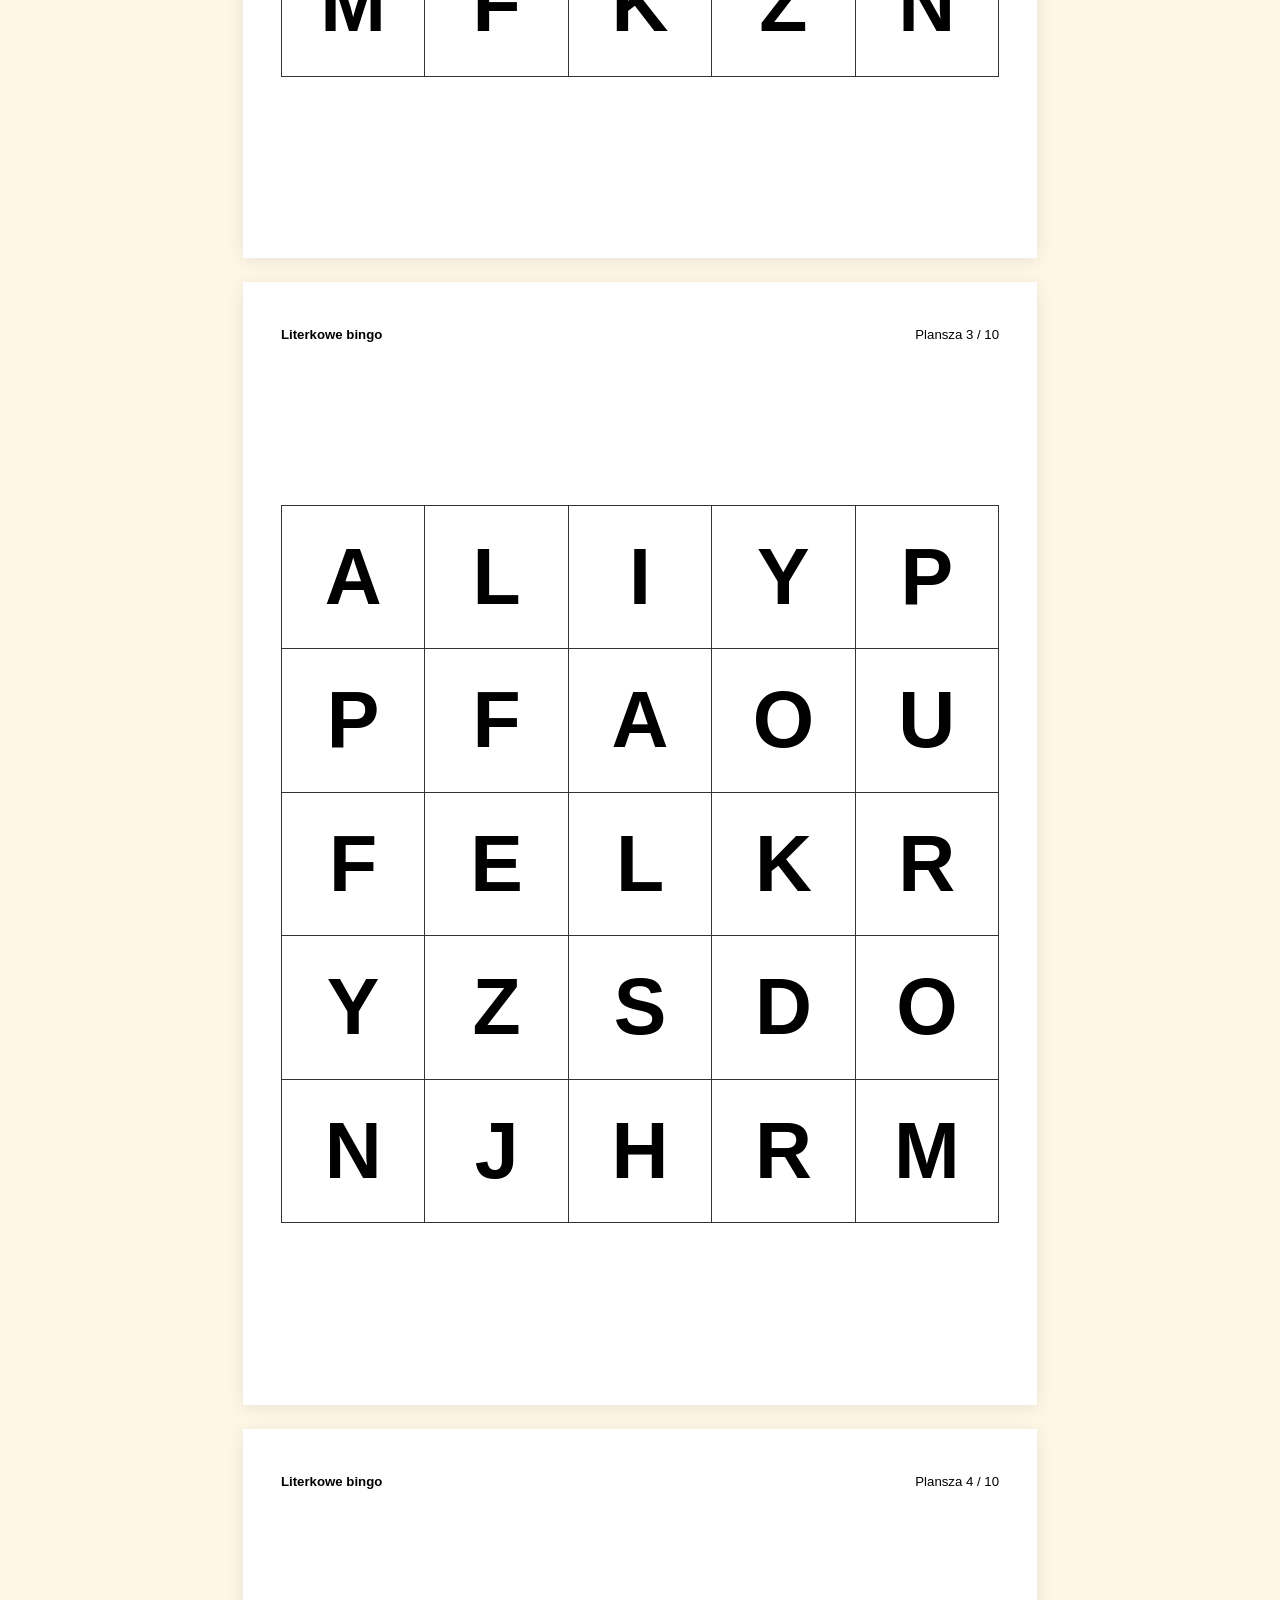
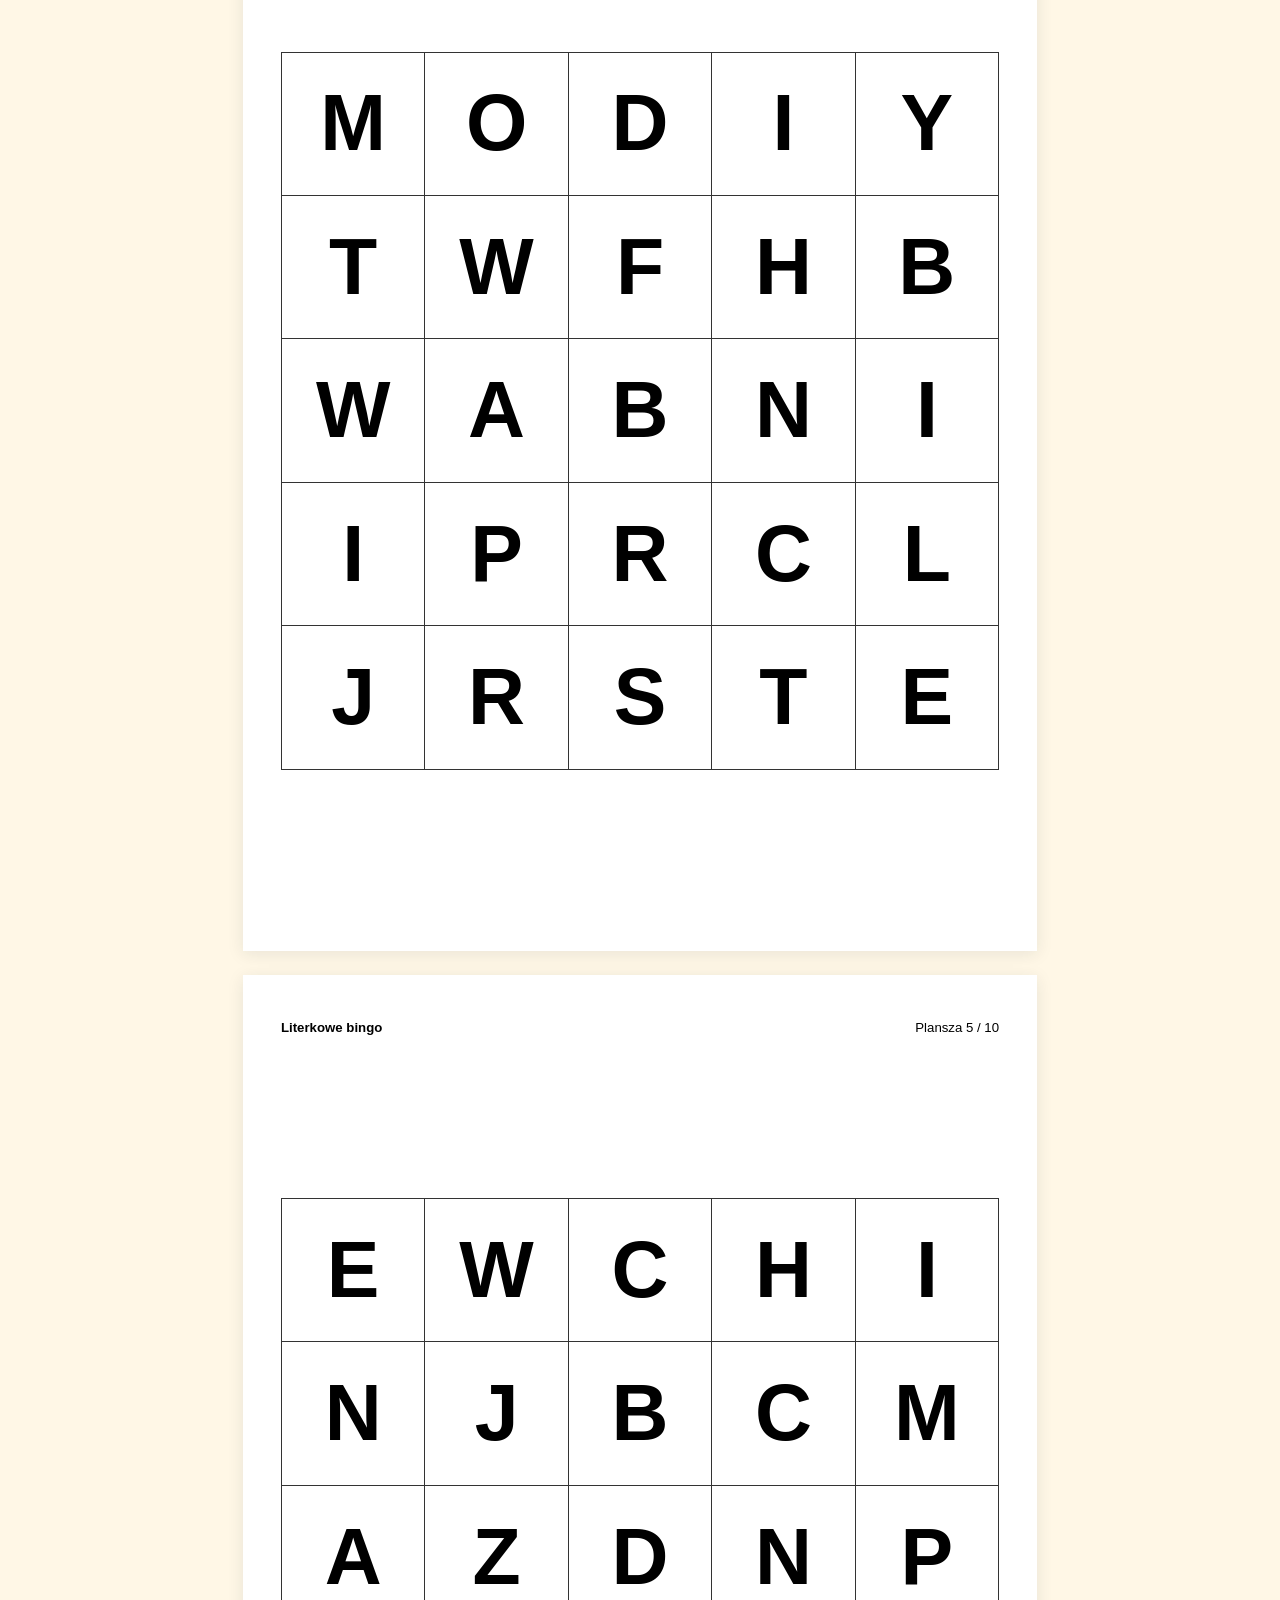
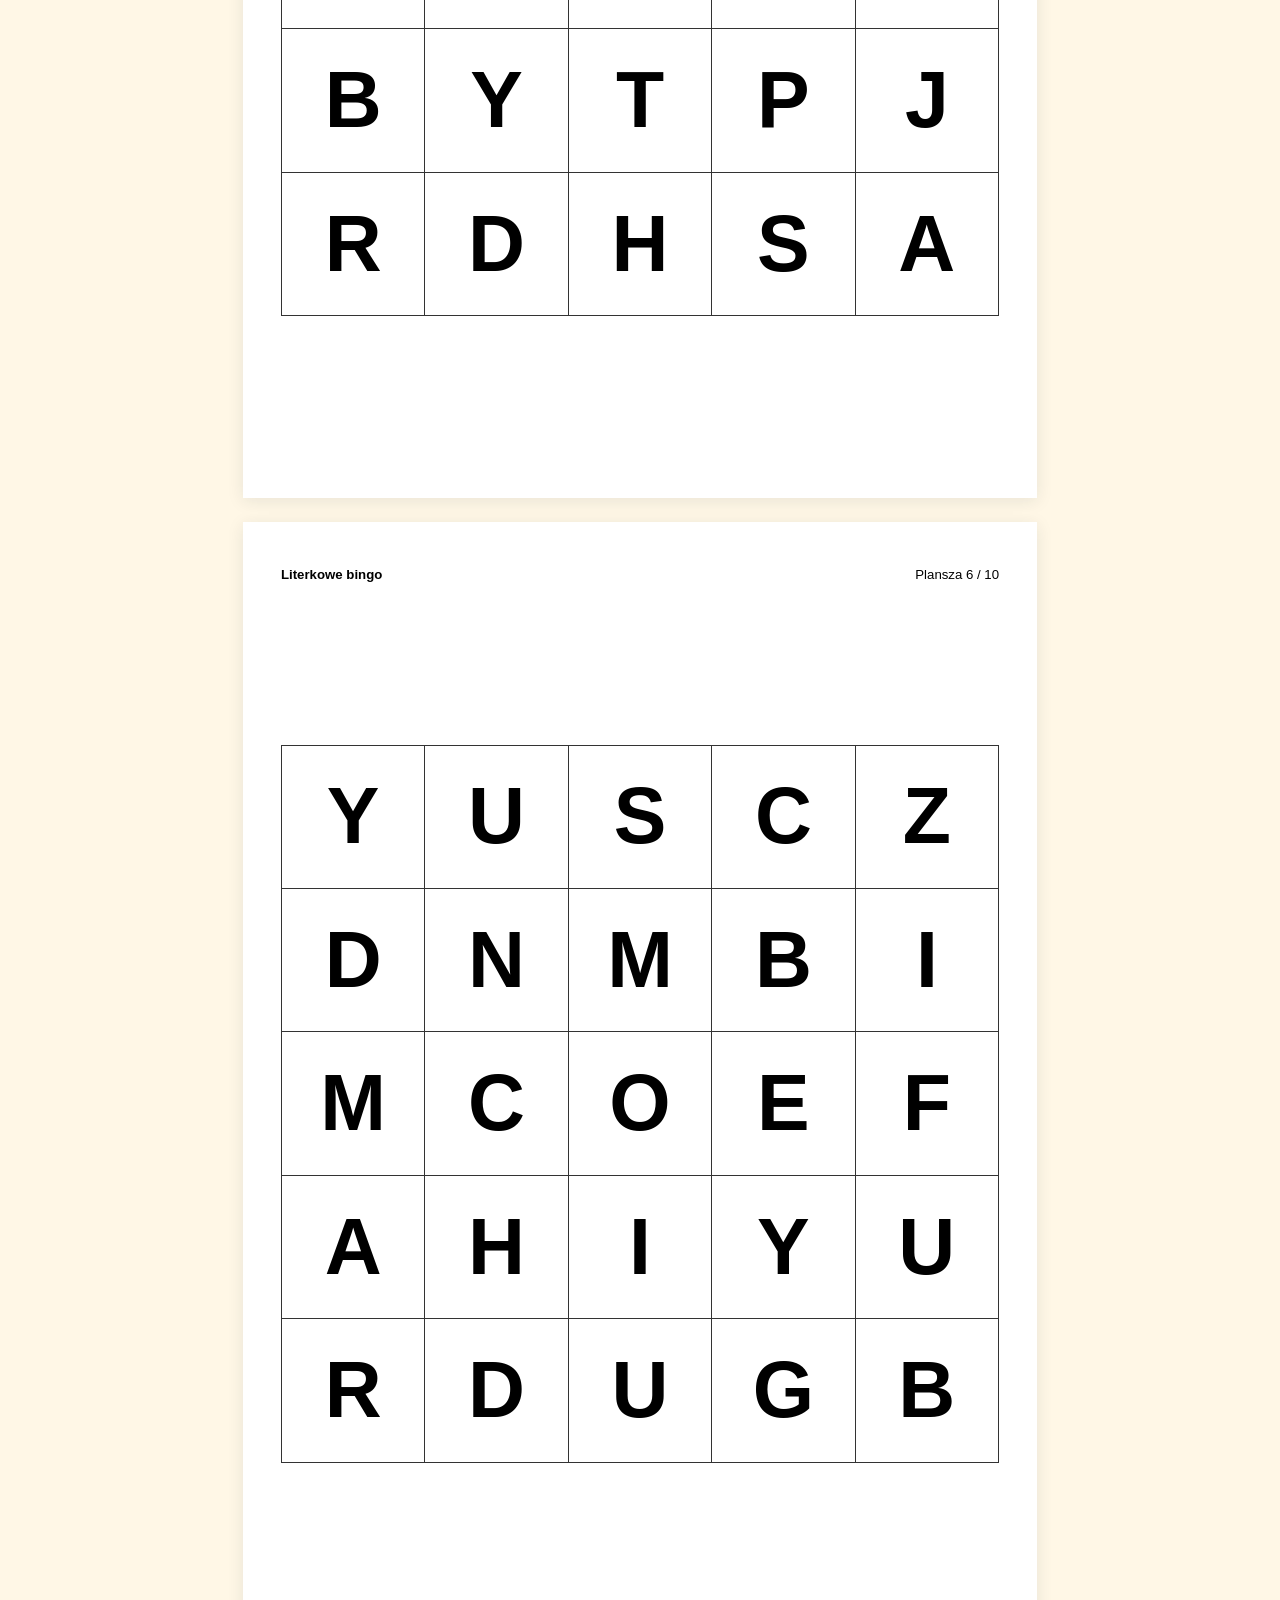
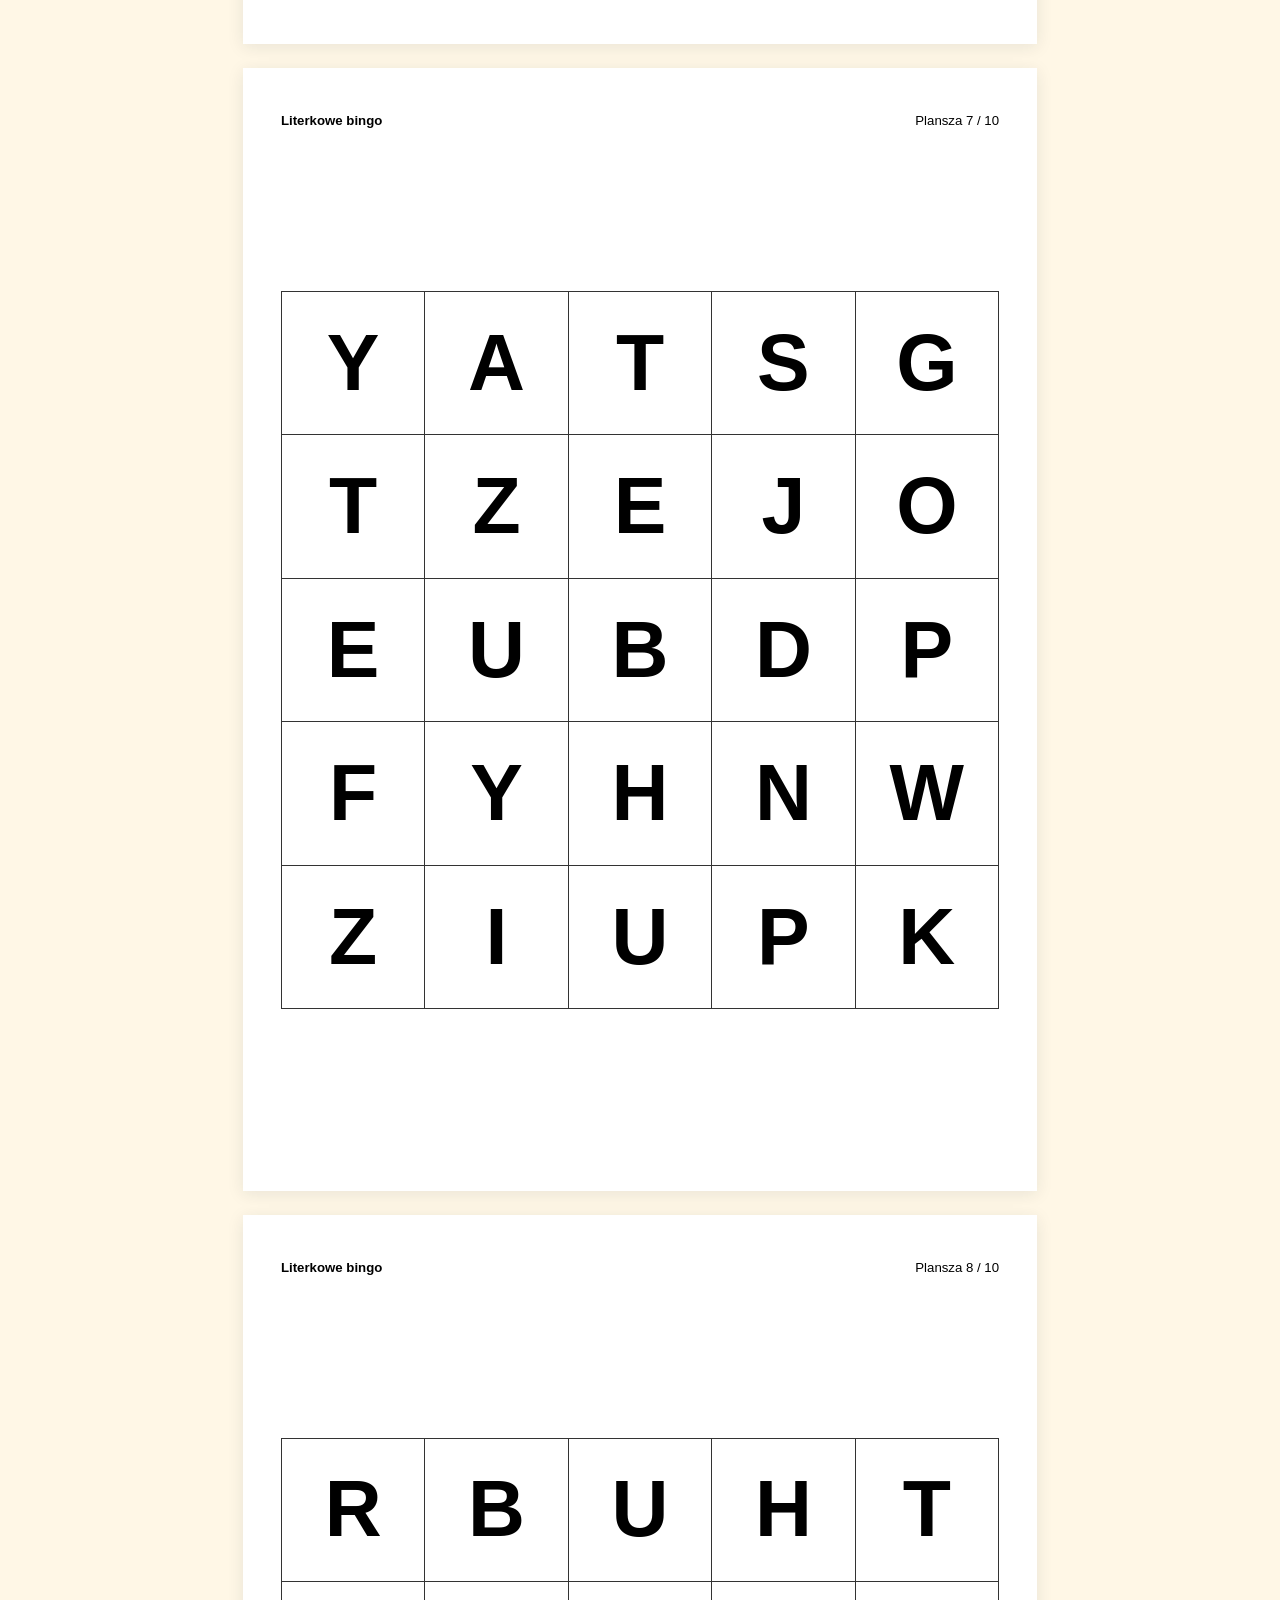
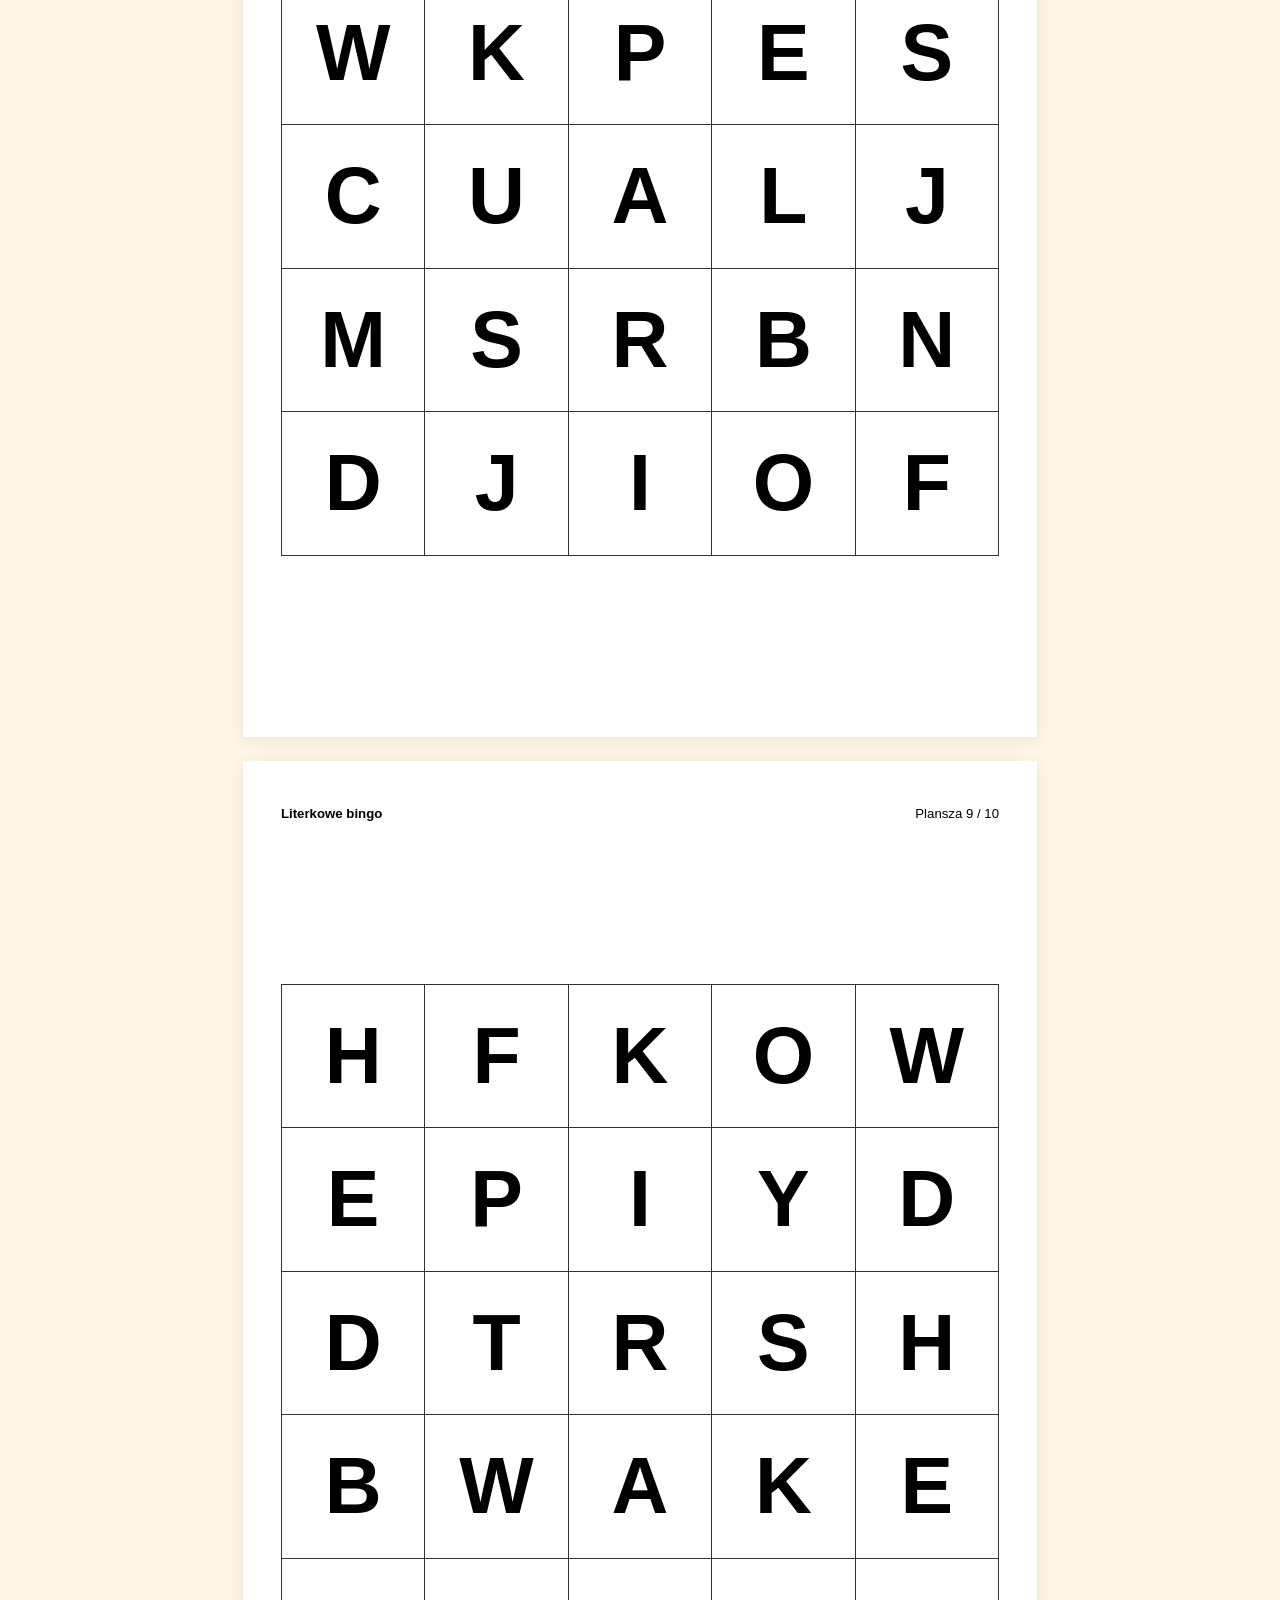
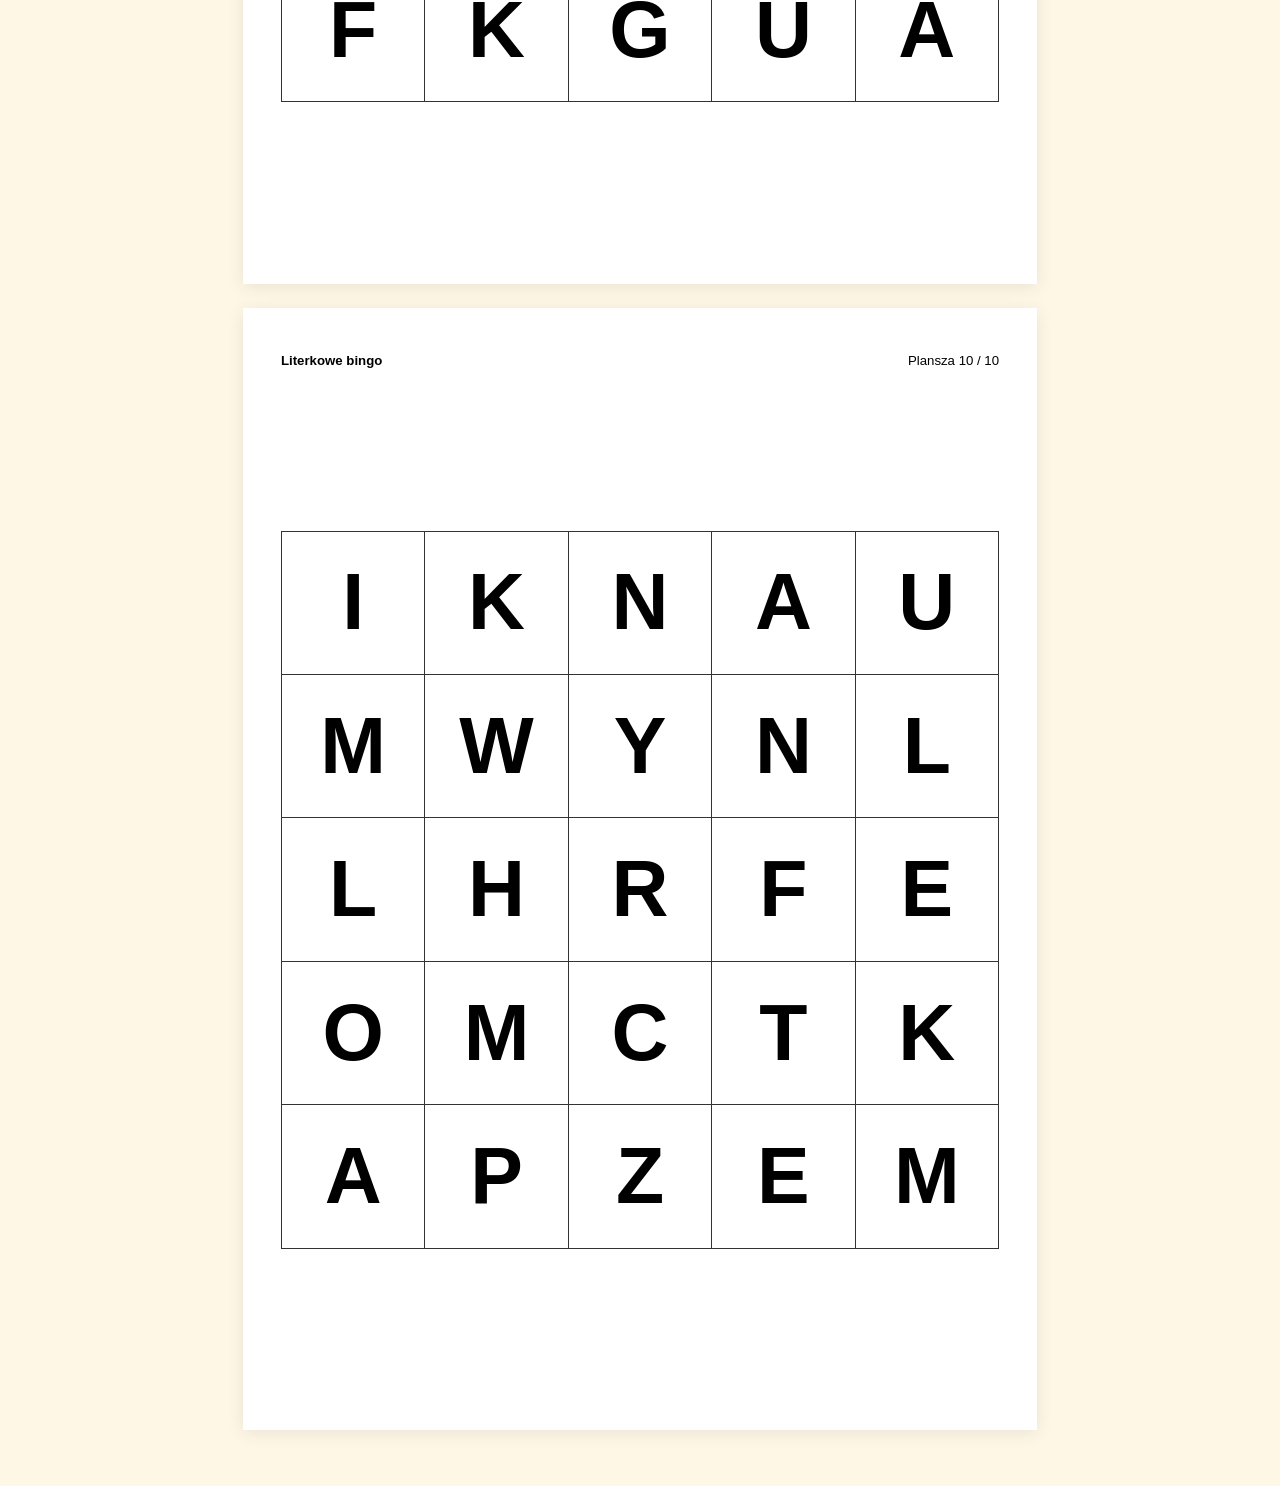
==== commit 1e6e7d3b: "Fix HTML encoding issues in index.html" ====
--- a/bingo/index.html
+++ b/bingo/index.html
@@ -41,8 +41,8 @@
             <div class="field">
               <label for="letter-case">Wielkość liter</label>
               <select id="letter-case" name="letter-case">
-                <option value="upper">Wielkie (A, Ą, B)</option>
-                <option value="lower">Małe (a, ą, b)</option>
+                <option value="upper">Wielkie (A, B, C)</option>
+                <option value="lower">Małe (a, b, c)</option>
               </select>
             </div>
           </div>
